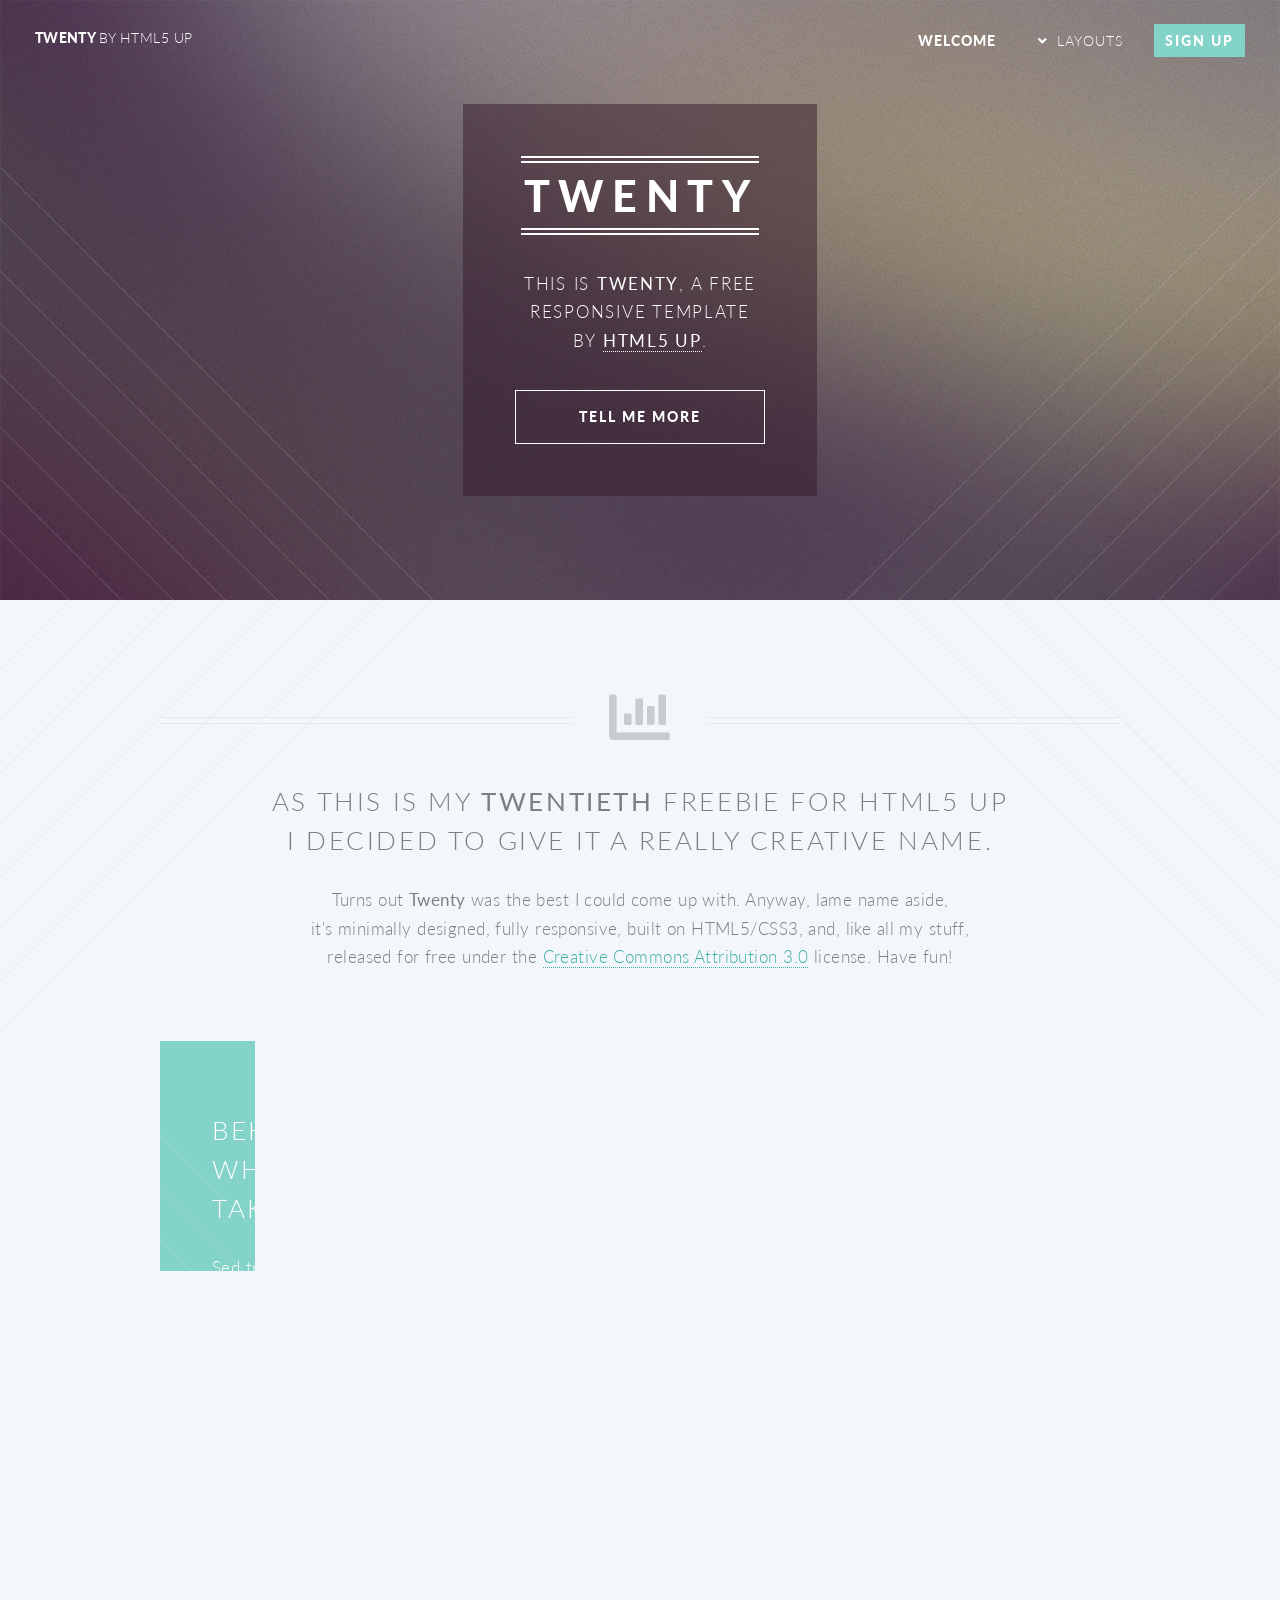
==== index.html @ b2581e45 "Plantilla de Html5Up" ====
<!DOCTYPE HTML>
<!--
	Twenty by HTML5 UP
	html5up.net | @ajlkn
	Free for personal and commercial use under the CCA 3.0 license (html5up.net/license)
-->
<html>
	<head>
		<title>Twenty by HTML5 UP</title>
		<meta charset="utf-8" />
		<meta name="viewport" content="width=device-width, initial-scale=1, user-scalable=no" />
		<link rel="stylesheet" href="assets/css/main.css" />
		<noscript><link rel="stylesheet" href="assets/css/noscript.css" /></noscript>
	</head>
	<body class="index is-preload">
		<div id="page-wrapper">

			<!-- Header -->
				<header id="header" class="alt">
					<h1 id="logo"><a href="index.html">Twenty <span>by HTML5 UP</span></a></h1>
					<nav id="nav">
						<ul>
							<li class="current"><a href="index.html">Welcome</a></li>
							<li class="submenu">
								<a href="#">Layouts</a>
								<ul>
									<li><a href="left-sidebar.html">Left Sidebar</a></li>
									<li><a href="right-sidebar.html">Right Sidebar</a></li>
									<li><a href="no-sidebar.html">No Sidebar</a></li>
									<li><a href="contact.html">Contact</a></li>
									<li class="submenu">
										<a href="#">Submenu</a>
										<ul>
											<li><a href="#">Dolore Sed</a></li>
											<li><a href="#">Consequat</a></li>
											<li><a href="#">Lorem Magna</a></li>
											<li><a href="#">Sed Magna</a></li>
											<li><a href="#">Ipsum Nisl</a></li>
										</ul>
									</li>
								</ul>
							</li>
							<li><a href="#" class="button primary">Sign Up</a></li>
						</ul>
					</nav>
				</header>

			<!-- Banner -->
				<section id="banner">

					<!--
						".inner" is set up as an inline-block so it automatically expands
						in both directions to fit whatever's inside it. This means it won't
						automatically wrap lines, so be sure to use line breaks where
						appropriate (<br />).
					-->
					<div class="inner">

						<header>
							<h2>TWENTY</h2>
						</header>
						<p>This is <strong>Twenty</strong>, a free
						<br />
						responsive template
						<br />
						by <a href="http://html5up.net">HTML5 UP</a>.</p>
						<footer>
							<ul class="buttons stacked">
								<li><a href="#main" class="button fit scrolly">Tell Me More</a></li>
							</ul>
						</footer>

					</div>

				</section>

			<!-- Main -->
				<article id="main">

					<header class="special container">
						<span class="icon solid fa-chart-bar"></span>
						<h2>As this is my <strong>twentieth</strong> freebie for HTML5 UP
						<br />
						I decided to give it a really creative name.</h2>
						<p>Turns out <strong>Twenty</strong> was the best I could come up with. Anyway, lame name aside,
						<br />
						it's minimally designed, fully responsive, built on HTML5/CSS3,
						and, like all my stuff,
						<br />
						released for free under the <a href="http://html5up.net/license">Creative Commons Attribution 3.0</a> license. Have fun!</p>
					</header>

					<!-- One -->
						<section class="wrapper style2 container special-alt">
							<div class="row gtr-50">
								<div class="col-8 col-12-narrower">

									<header>
										<h2>Behold the <strong>icons</strong> that visualize what you’re all about. or just take up space. your call bro.</h2>
									</header>
									<p>Sed tristique purus vitae volutpat ultrices. Aliquam eu elit eget arcu comteger ut fermentum lorem. Lorem ipsum dolor sit amet. Sed tristique purus vitae volutpat ultrices. eu elit eget commodo. Sed tristique purus vitae volutpat ultrices. Aliquam eu elit eget arcu commodo.</p>
									<footer>
										<ul class="buttons">
											<li><a href="#" class="button">Find Out More</a></li>
										</ul>
									</footer>

								</div>
								<div class="col-4 col-12-narrower imp-narrower">

									<ul class="featured-icons">
										<li><span class="icon fa-clock"><span class="label">Feature 1</span></span></li>
										<li><span class="icon solid fa-volume-up"><span class="label">Feature 2</span></span></li>
										<li><span class="icon solid fa-laptop"><span class="label">Feature 3</span></span></li>
										<li><span class="icon solid fa-inbox"><span class="label">Feature 4</span></span></li>
										<li><span class="icon solid fa-lock"><span class="label">Feature 5</span></span></li>
										<li><span class="icon solid fa-cog"><span class="label">Feature 6</span></span></li>
									</ul>

								</div>
							</div>
						</section>

					<!-- Two -->
						<section class="wrapper style1 container special">
							<div class="row">
								<div class="col-4 col-12-narrower">

									<section>
										<span class="icon solid featured fa-check"></span>
										<header>
											<h3>This is Something</h3>
										</header>
										<p>Sed tristique purus vitae volutpat ultrices. Aliquam eu elit eget arcu commodo suscipit dolor nec nibh. Proin a ullamcorper elit, et sagittis turpis. Integer ut fermentum.</p>
									</section>

								</div>
								<div class="col-4 col-12-narrower">

									<section>
										<span class="icon solid featured fa-check"></span>
										<header>
											<h3>Also Something</h3>
										</header>
										<p>Sed tristique purus vitae volutpat ultrices. Aliquam eu elit eget arcu commodo suscipit dolor nec nibh. Proin a ullamcorper elit, et sagittis turpis. Integer ut fermentum.</p>
									</section>

								</div>
								<div class="col-4 col-12-narrower">

									<section>
										<span class="icon solid featured fa-check"></span>
										<header>
											<h3>Probably Something</h3>
										</header>
										<p>Sed tristique purus vitae volutpat ultrices. Aliquam eu elit eget arcu commodo suscipit dolor nec nibh. Proin a ullamcorper elit, et sagittis turpis. Integer ut fermentum.</p>
									</section>

								</div>
							</div>
						</section>

					<!-- Three -->
						<section class="wrapper style3 container special">

							<header class="major">
								<h2>Next look at this <strong>cool stuff</strong></h2>
							</header>

							<div class="row">
								<div class="col-6 col-12-narrower">

									<section>
										<a href="#" class="image featured"><img src="images/pic01.jpg" alt="" /></a>
										<header>
											<h3>A Really Fast Train</h3>
										</header>
										<p>Sed tristique purus vitae volutpat commodo suscipit amet sed nibh. Proin a ullamcorper sed blandit. Sed tristique purus vitae volutpat commodo suscipit ullamcorper sed blandit lorem ipsum dolore.</p>
									</section>

								</div>
								<div class="col-6 col-12-narrower">

									<section>
										<a href="#" class="image featured"><img src="images/pic02.jpg" alt="" /></a>
										<header>
											<h3>An Airport Terminal</h3>
										</header>
										<p>Sed tristique purus vitae volutpat commodo suscipit amet sed nibh. Proin a ullamcorper sed blandit. Sed tristique purus vitae volutpat commodo suscipit ullamcorper sed blandit lorem ipsum dolore.</p>
									</section>

								</div>
							</div>
							<div class="row">
								<div class="col-6 col-12-narrower">

									<section>
										<a href="#" class="image featured"><img src="images/pic03.jpg" alt="" /></a>
										<header>
											<h3>Hyperspace Travel</h3>
										</header>
										<p>Sed tristique purus vitae volutpat commodo suscipit amet sed nibh. Proin a ullamcorper sed blandit. Sed tristique purus vitae volutpat commodo suscipit ullamcorper sed blandit lorem ipsum dolore.</p>
									</section>

								</div>
								<div class="col-6 col-12-narrower">

									<section>
										<a href="#" class="image featured"><img src="images/pic04.jpg" alt="" /></a>
										<header>
											<h3>And Another Train</h3>
										</header>
										<p>Sed tristique purus vitae volutpat commodo suscipit amet sed nibh. Proin a ullamcorper sed blandit. Sed tristique purus vitae volutpat commodo suscipit ullamcorper sed blandit lorem ipsum dolore.</p>
									</section>

								</div>
							</div>

							<footer class="major">
								<ul class="buttons">
									<li><a href="#" class="button">See More</a></li>
								</ul>
							</footer>

						</section>

				</article>

			<!-- CTA -->
				<section id="cta">

					<header>
						<h2>Ready to do <strong>something</strong>?</h2>
						<p>Proin a ullamcorper elit, et sagittis turpis integer ut fermentum.</p>
					</header>
					<footer>
						<ul class="buttons">
							<li><a href="#" class="button primary">Take My Money</a></li>
							<li><a href="#" class="button">LOL Wut</a></li>
						</ul>
					</footer>

				</section>

			<!-- Footer -->
				<footer id="footer">

					<ul class="icons">
						<li><a href="#" class="icon brands circle fa-twitter"><span class="label">Twitter</span></a></li>
						<li><a href="#" class="icon brands circle fa-facebook-f"><span class="label">Facebook</span></a></li>
						<li><a href="#" class="icon brands circle fa-google-plus-g"><span class="label">Google+</span></a></li>
						<li><a href="#" class="icon brands circle fa-github"><span class="label">Github</span></a></li>
						<li><a href="#" class="icon brands circle fa-dribbble"><span class="label">Dribbble</span></a></li>
					</ul>

					<ul class="copyright">
						<li>&copy; Untitled</li><li>Design: <a href="http://html5up.net">HTML5 UP</a></li>
					</ul>

				</footer>

		</div>

		<!-- Scripts -->
			<script src="assets/js/jquery.min.js"></script>
			<script src="assets/js/jquery.dropotron.min.js"></script>
			<script src="assets/js/jquery.scrolly.min.js"></script>
			<script src="assets/js/jquery.scrollex.min.js"></script>
			<script src="assets/js/browser.min.js"></script>
			<script src="assets/js/breakpoints.min.js"></script>
			<script src="assets/js/util.js"></script>
			<script src="assets/js/main.js"></script>

	</body>
</html>
---- assets/css/main.css ----
@import url("fontawesome-all.min.css");
@import url("https://fonts.googleapis.com/css?family=Lato:300,400,900");

/*
	Twenty by HTML5 UP
	html5up.net | @ajlkn
	Free for personal and commercial use under the CCA 3.0 license (html5up.net/license)
*/

html, body, div, span, applet, object,
iframe, h1, h2, h3, h4, h5, h6, p, blockquote,
pre, a, abbr, acronym, address, big, cite,
code, del, dfn, em, img, ins, kbd, q, s, samp,
small, strike, strong, sub, sup, tt, var, b,
u, i, center, dl, dt, dd, ol, ul, li, fieldset,
form, label, legend, table, caption, tbody,
tfoot, thead, tr, th, td, article, aside,
canvas, details, embed, figure, figcaption,
footer, header, hgroup, menu, nav, output, ruby,
section, summary, time, mark, audio, video {
	margin: 0;
	padding: 0;
	border: 0;
	font-size: 100%;
	font: inherit;
	vertical-align: baseline;}

article, aside, details, figcaption, figure,
footer, header, hgroup, menu, nav, section {
	display: block;}

body {
	line-height: 1;
}

ol, ul {
	list-style: none;
}

blockquote, q {
	quotes: none;
}

	blockquote:before, blockquote:after, q:before, q:after {
		content: '';
		content: none;
	}

table {
	border-collapse: collapse;
	border-spacing: 0;
}

body {
	-webkit-text-size-adjust: none;
}

mark {
	background-color: transparent;
	color: inherit;
}

input::-moz-focus-inner {
	border: 0;
	padding: 0;
}

input, select, textarea {
	-moz-appearance: none;
	-webkit-appearance: none;
	-ms-appearance: none;
	appearance: none;
}

/* Basic */

	html {
		box-sizing: border-box;
	}

	*, *:before, *:after {
		box-sizing: inherit;
	}

	body {
		background: #f3f6fa;
	}

		body.is-preload *, body.is-preload *:before, body.is-preload *:after {
			-moz-animation: none !important;
			-webkit-animation: none !important;
			-ms-animation: none !important;
			animation: none !important;
			-moz-transition: none !important;
			-webkit-transition: none !important;
			-ms-transition: none !important;
			transition: none !important;
		}

	body, input, select, textarea {
		color: #7c8081;
		font-family: 'Lato', sans-serif;
		font-size: 15pt;
		font-weight: 300;
		letter-spacing: 0.025em;
		line-height: 1.75em;
	}

	a {
		-moz-transition: color 0.2s ease-in-out, border-color 0.2s ease-in-out, background-color 0.2s ease-in-out;
		-webkit-transition: color 0.2s ease-in-out, border-color 0.2s ease-in-out, background-color 0.2s ease-in-out;
		-ms-transition: color 0.2s ease-in-out, border-color 0.2s ease-in-out, background-color 0.2s ease-in-out;
		transition: color 0.2s ease-in-out, border-color 0.2s ease-in-out, background-color 0.2s ease-in-out;
		color: #3fb1a3;
		text-decoration: none;
		border-bottom: dotted 1px;
	}

		a:hover {
			border-bottom-color: transparent;
		}

	strong, b {
		font-weight: 400;
	}

	p, ul, ol, dl, table, blockquote {
		margin: 0 0 2em 0;
	}

	h1, h2, h3, h4, h5, h6 {
		color: inherit;
		font-weight: 300;
		line-height: 1.75em;
		margin-bottom: 1em;
		text-transform: uppercase;
	}

		h1 a, h2 a, h3 a, h4 a, h5 a, h6 a {
			color: inherit;
			text-decoration: none;
			border: 0;
		}

	h2 {
		font-size: 1.5em;
		letter-spacing: 0.1em;
	}

	h3 {
		font-size: 1.15em;
		letter-spacing: 0.025em;
	}

	sub {
		font-size: 0.8em;
		position: relative;
		top: 0.5em;
	}

	sup {
		font-size: 0.8em;
		position: relative;
		top: -0.5em;
	}

	hr {
		border-top: solid 1px rgba(124, 128, 129, 0.2);
		border: 0;
		margin-bottom: 1.5em;
	}

	blockquote {
		border-left: solid 0.5em rgba(124, 128, 129, 0.2);
		font-style: italic;
		padding: 1em 0 1em 2em;
	}

/* Container */

	.container {
		margin: 0 auto;
		max-width: 100%;
		width: 1400px;
	}

		.container.medium {
			width: 1050px;
		}

		@media screen and (max-width: 1680px) {

			.container {
				width: 1200px;
			}

				.container.medium {
					width: 900px;
				}

		}

		@media screen and (max-width: 1280px) {

			.container {
				width: 960px;
			}

				.container.medium {
					width: 735px;
				}

		}

		@media screen and (max-width: 980px) {

			.container {
				width: 95%;
			}

				.container.medium {
					width: 71.25%;
				}

		}

		@media screen and (max-width: 840px) {

			.container {
				width: 95%;
			}

				.container.medium {
					width: 95%;
				}

		}

		@media screen and (max-width: 736px) {

			.container {
				width: 100%;
			}

				.container.medium {
					width: 100%;
				}

		}

/* Row */

	.row {
		display: flex;
		flex-wrap: wrap;
		box-sizing: border-box;
		align-items: stretch;
	}

		.row > * {
			box-sizing: border-box;
		}

		.row.gtr-uniform > * > :last-child {
			margin-bottom: 0;
		}

		.row.aln-left {
			justify-content: flex-start;
		}

		.row.aln-center {
			justify-content: center;
		}

		.row.aln-right {
			justify-content: flex-end;
		}

		.row.aln-top {
			align-items: flex-start;
		}

		.row.aln-middle {
			align-items: center;
		}

		.row.aln-bottom {
			align-items: flex-end;
		}

		.row > .imp {
			order: -1;
		}

		.row > .col-1 {
			width: 8.33333%;
		}

		.row > .off-1 {
			margin-left: 8.33333%;
		}

		.row > .col-2 {
			width: 16.66667%;
		}

		.row > .off-2 {
			margin-left: 16.66667%;
		}

		.row > .col-3 {
			width: 25%;
		}

		.row > .off-3 {
			margin-left: 25%;
		}

		.row > .col-4 {
			width: 33.33333%;
		}

		.row > .off-4 {
			margin-left: 33.33333%;
		}

		.row > .col-5 {
			width: 41.66667%;
		}

		.row > .off-5 {
			margin-left: 41.66667%;
		}

		.row > .col-6 {
			width: 50%;
		}

		.row > .off-6 {
			margin-left: 50%;
		}

		.row > .col-7 {
			width: 58.33333%;
		}

		.row > .off-7 {
			margin-left: 58.33333%;
		}

		.row > .col-8 {
			width: 66.66667%;
		}

		.row > .off-8 {
			margin-left: 66.66667%;
		}

		.row > .col-9 {
			width: 75%;
		}

		.row > .off-9 {
			margin-left: 75%;
		}

		.row > .col-10 {
			width: 83.33333%;
		}

		.row > .off-10 {
			margin-left: 83.33333%;
		}

		.row > .col-11 {
			width: 91.66667%;
		}

		.row > .off-11 {
			margin-left: 91.66667%;
		}

		.row > .col-12 {
			width: 100%;
		}

		.row > .off-12 {
			margin-left: 100%;
		}

		.row.gtr-0 {
			margin-top: 0px;
			margin-left: 0px;
		}

			.row.gtr-0 > * {
				padding: 0px 0 0 0px;
			}

			.row.gtr-0.gtr-uniform {
				margin-top: 0px;
			}

				.row.gtr-0.gtr-uniform > * {
					padding-top: 0px;
				}

		.row.gtr-25 {
			margin-top: -12.5px;
			margin-left: -12.5px;
		}

			.row.gtr-25 > * {
				padding: 12.5px 0 0 12.5px;
			}

			.row.gtr-25.gtr-uniform {
				margin-top: -12.5px;
			}

				.row.gtr-25.gtr-uniform > * {
					padding-top: 12.5px;
				}

		.row.gtr-50 {
			margin-top: -25px;
			margin-left: -25px;
		}

			.row.gtr-50 > * {
				padding: 25px 0 0 25px;
			}

			.row.gtr-50.gtr-uniform {
				margin-top: -25px;
			}

				.row.gtr-50.gtr-uniform > * {
					padding-top: 25px;
				}

		.row {
			margin-top: -50px;
			margin-left: -50px;
		}

			.row > * {
				padding: 50px 0 0 50px;
			}

			.row.gtr-uniform {
				margin-top: -50px;
			}

				.row.gtr-uniform > * {
					padding-top: 50px;
				}

		.row.gtr-150 {
			margin-top: -75px;
			margin-left: -75px;
		}

			.row.gtr-150 > * {
				padding: 75px 0 0 75px;
			}

			.row.gtr-150.gtr-uniform {
				margin-top: -75px;
			}

				.row.gtr-150.gtr-uniform > * {
					padding-top: 75px;
				}

		.row.gtr-200 {
			margin-top: -100px;
			margin-left: -100px;
		}

			.row.gtr-200 > * {
				padding: 100px 0 0 100px;
			}

			.row.gtr-200.gtr-uniform {
				margin-top: -100px;
			}

				.row.gtr-200.gtr-uniform > * {
					padding-top: 100px;
				}

		@media screen and (max-width: 1680px) {

			.row {
				display: flex;
				flex-wrap: wrap;
				box-sizing: border-box;
				align-items: stretch;
			}

				.row > * {
					box-sizing: border-box;
				}

				.row.gtr-uniform > * > :last-child {
					margin-bottom: 0;
				}

				.row.aln-left {
					justify-content: flex-start;
				}

				.row.aln-center {
					justify-content: center;
				}

				.row.aln-right {
					justify-content: flex-end;
				}

				.row.aln-top {
					align-items: flex-start;
				}

				.row.aln-middle {
					align-items: center;
				}

				.row.aln-bottom {
					align-items: flex-end;
				}

				.row > .imp-wide {
					order: -1;
				}

				.row > .col-1-wide {
					width: 8.33333%;
				}

				.row > .off-1-wide {
					margin-left: 8.33333%;
				}

				.row > .col-2-wide {
					width: 16.66667%;
				}

				.row > .off-2-wide {
					margin-left: 16.66667%;
				}

				.row > .col-3-wide {
					width: 25%;
				}

				.row > .off-3-wide {
					margin-left: 25%;
				}

				.row > .col-4-wide {
					width: 33.33333%;
				}

				.row > .off-4-wide {
					margin-left: 33.33333%;
				}

				.row > .col-5-wide {
					width: 41.66667%;
				}

				.row > .off-5-wide {
					margin-left: 41.66667%;
				}

				.row > .col-6-wide {
					width: 50%;
				}

				.row > .off-6-wide {
					margin-left: 50%;
				}

				.row > .col-7-wide {
					width: 58.33333%;
				}

				.row > .off-7-wide {
					margin-left: 58.33333%;
				}

				.row > .col-8-wide {
					width: 66.66667%;
				}

				.row > .off-8-wide {
					margin-left: 66.66667%;
				}

				.row > .col-9-wide {
					width: 75%;
				}

				.row > .off-9-wide {
					margin-left: 75%;
				}

				.row > .col-10-wide {
					width: 83.33333%;
				}

				.row > .off-10-wide {
					margin-left: 83.33333%;
				}

				.row > .col-11-wide {
					width: 91.66667%;
				}

				.row > .off-11-wide {
					margin-left: 91.66667%;
				}

				.row > .col-12-wide {
					width: 100%;
				}

				.row > .off-12-wide {
					margin-left: 100%;
				}

				.row.gtr-0 {
					margin-top: 0px;
					margin-left: 0px;
				}

					.row.gtr-0 > * {
						padding: 0px 0 0 0px;
					}

					.row.gtr-0.gtr-uniform {
						margin-top: 0px;
					}

						.row.gtr-0.gtr-uniform > * {
							padding-top: 0px;
						}

				.row.gtr-25 {
					margin-top: -10px;
					margin-left: -10px;
				}

					.row.gtr-25 > * {
						padding: 10px 0 0 10px;
					}

					.row.gtr-25.gtr-uniform {
						margin-top: -10px;
					}

						.row.gtr-25.gtr-uniform > * {
							padding-top: 10px;
						}

				.row.gtr-50 {
					margin-top: -20px;
					margin-left: -20px;
				}

					.row.gtr-50 > * {
						padding: 20px 0 0 20px;
					}

					.row.gtr-50.gtr-uniform {
						margin-top: -20px;
					}

						.row.gtr-50.gtr-uniform > * {
							padding-top: 20px;
						}

				.row {
					margin-top: -40px;
					margin-left: -40px;
				}

					.row > * {
						padding: 40px 0 0 40px;
					}

					.row.gtr-uniform {
						margin-top: -40px;
					}

						.row.gtr-uniform > * {
							padding-top: 40px;
						}

				.row.gtr-150 {
					margin-top: -60px;
					margin-left: -60px;
				}

					.row.gtr-150 > * {
						padding: 60px 0 0 60px;
					}

					.row.gtr-150.gtr-uniform {
						margin-top: -60px;
					}

						.row.gtr-150.gtr-uniform > * {
							padding-top: 60px;
						}

				.row.gtr-200 {
					margin-top: -80px;
					margin-left: -80px;
				}

					.row.gtr-200 > * {
						padding: 80px 0 0 80px;
					}

					.row.gtr-200.gtr-uniform {
						margin-top: -80px;
					}

						.row.gtr-200.gtr-uniform > * {
							padding-top: 80px;
						}

		}

		@media screen and (max-width: 1280px) {

			.row {
				display: flex;
				flex-wrap: wrap;
				box-sizing: border-box;
				align-items: stretch;
			}

				.row > * {
					box-sizing: border-box;
				}

				.row.gtr-uniform > * > :last-child {
					margin-bottom: 0;
				}

				.row.aln-left {
					justify-content: flex-start;
				}

				.row.aln-center {
					justify-content: center;
				}

				.row.aln-right {
					justify-content: flex-end;
				}

				.row.aln-top {
					align-items: flex-start;
				}

				.row.aln-middle {
					align-items: center;
				}

				.row.aln-bottom {
					align-items: flex-end;
				}

				.row > .imp-normal {
					order: -1;
				}

				.row > .col-1-normal {
					width: 8.33333%;
				}

				.row > .off-1-normal {
					margin-left: 8.33333%;
				}

				.row > .col-2-normal {
					width: 16.66667%;
				}

				.row > .off-2-normal {
					margin-left: 16.66667%;
				}

				.row > .col-3-normal {
					width: 25%;
				}

				.row > .off-3-normal {
					margin-left: 25%;
				}

				.row > .col-4-normal {
					width: 33.33333%;
				}

				.row > .off-4-normal {
					margin-left: 33.33333%;
				}

				.row > .col-5-normal {
					width: 41.66667%;
				}

				.row > .off-5-normal {
					margin-left: 41.66667%;
				}

				.row > .col-6-normal {
					width: 50%;
				}

				.row > .off-6-normal {
					margin-left: 50%;
				}

				.row > .col-7-normal {
					width: 58.33333%;
				}

				.row > .off-7-normal {
					margin-left: 58.33333%;
				}

				.row > .col-8-normal {
					width: 66.66667%;
				}

				.row > .off-8-normal {
					margin-left: 66.66667%;
				}

				.row > .col-9-normal {
					width: 75%;
				}

				.row > .off-9-normal {
					margin-left: 75%;
				}

				.row > .col-10-normal {
					width: 83.33333%;
				}

				.row > .off-10-normal {
					margin-left: 83.33333%;
				}

				.row > .col-11-normal {
					width: 91.66667%;
				}

				.row > .off-11-normal {
					margin-left: 91.66667%;
				}

				.row > .col-12-normal {
					width: 100%;
				}

				.row > .off-12-normal {
					margin-left: 100%;
				}

				.row.gtr-0 {
					margin-top: 0px;
					margin-left: 0px;
				}

					.row.gtr-0 > * {
						padding: 0px 0 0 0px;
					}

					.row.gtr-0.gtr-uniform {
						margin-top: 0px;
					}

						.row.gtr-0.gtr-uniform > * {
							padding-top: 0px;
						}

				.row.gtr-25 {
					margin-top: -10px;
					margin-left: -10px;
				}

					.row.gtr-25 > * {
						padding: 10px 0 0 10px;
					}

					.row.gtr-25.gtr-uniform {
						margin-top: -10px;
					}

						.row.gtr-25.gtr-uniform > * {
							padding-top: 10px;
						}

				.row.gtr-50 {
					margin-top: -20px;
					margin-left: -20px;
				}

					.row.gtr-50 > * {
						padding: 20px 0 0 20px;
					}

					.row.gtr-50.gtr-uniform {
						margin-top: -20px;
					}

						.row.gtr-50.gtr-uniform > * {
							padding-top: 20px;
						}

				.row {
					margin-top: -40px;
					margin-left: -40px;
				}

					.row > * {
						padding: 40px 0 0 40px;
					}

					.row.gtr-uniform {
						margin-top: -40px;
					}

						.row.gtr-uniform > * {
							padding-top: 40px;
						}

				.row.gtr-150 {
					margin-top: -60px;
					margin-left: -60px;
				}

					.row.gtr-150 > * {
						padding: 60px 0 0 60px;
					}

					.row.gtr-150.gtr-uniform {
						margin-top: -60px;
					}

						.row.gtr-150.gtr-uniform > * {
							padding-top: 60px;
						}

				.row.gtr-200 {
					margin-top: -80px;
					margin-left: -80px;
				}

					.row.gtr-200 > * {
						padding: 80px 0 0 80px;
					}

					.row.gtr-200.gtr-uniform {
						margin-top: -80px;
					}

						.row.gtr-200.gtr-uniform > * {
							padding-top: 80px;
						}

		}

		@media screen and (max-width: 980px) {

			.row {
				display: flex;
				flex-wrap: wrap;
				box-sizing: border-box;
				align-items: stretch;
			}

				.row > * {
					box-sizing: border-box;
				}

				.row.gtr-uniform > * > :last-child {
					margin-bottom: 0;
				}

				.row.aln-left {
					justify-content: flex-start;
				}

				.row.aln-center {
					justify-content: center;
				}

				.row.aln-right {
					justify-content: flex-end;
				}

				.row.aln-top {
					align-items: flex-start;
				}

				.row.aln-middle {
					align-items: center;
				}

				.row.aln-bottom {
					align-items: flex-end;
				}

				.row > .imp-narrow {
					order: -1;
				}

				.row > .col-1-narrow {
					width: 8.33333%;
				}

				.row > .off-1-narrow {
					margin-left: 8.33333%;
				}

				.row > .col-2-narrow {
					width: 16.66667%;
				}

				.row > .off-2-narrow {
					margin-left: 16.66667%;
				}

				.row > .col-3-narrow {
					width: 25%;
				}

				.row > .off-3-narrow {
					margin-left: 25%;
				}

				.row > .col-4-narrow {
					width: 33.33333%;
				}

				.row > .off-4-narrow {
					margin-left: 33.33333%;
				}

				.row > .col-5-narrow {
					width: 41.66667%;
				}

				.row > .off-5-narrow {
					margin-left: 41.66667%;
				}

				.row > .col-6-narrow {
					width: 50%;
				}

				.row > .off-6-narrow {
					margin-left: 50%;
				}

				.row > .col-7-narrow {
					width: 58.33333%;
				}

				.row > .off-7-narrow {
					margin-left: 58.33333%;
				}

				.row > .col-8-narrow {
					width: 66.66667%;
				}

				.row > .off-8-narrow {
					margin-left: 66.66667%;
				}

				.row > .col-9-narrow {
					width: 75%;
				}

				.row > .off-9-narrow {
					margin-left: 75%;
				}

				.row > .col-10-narrow {
					width: 83.33333%;
				}

				.row > .off-10-narrow {
					margin-left: 83.33333%;
				}

				.row > .col-11-narrow {
					width: 91.66667%;
				}

				.row > .off-11-narrow {
					margin-left: 91.66667%;
				}

				.row > .col-12-narrow {
					width: 100%;
				}

				.row > .off-12-narrow {
					margin-left: 100%;
				}

				.row.gtr-0 {
					margin-top: 0px;
					margin-left: 0px;
				}

					.row.gtr-0 > * {
						padding: 0px 0 0 0px;
					}

					.row.gtr-0.gtr-uniform {
						margin-top: 0px;
					}

						.row.gtr-0.gtr-uniform > * {
							padding-top: 0px;
						}

				.row.gtr-25 {
					margin-top: -7.5px;
					margin-left: -7.5px;
				}

					.row.gtr-25 > * {
						padding: 7.5px 0 0 7.5px;
					}

					.row.gtr-25.gtr-uniform {
						margin-top: -7.5px;
					}

						.row.gtr-25.gtr-uniform > * {
							padding-top: 7.5px;
						}

				.row.gtr-50 {
					margin-top: -15px;
					margin-left: -15px;
				}

					.row.gtr-50 > * {
						padding: 15px 0 0 15px;
					}

					.row.gtr-50.gtr-uniform {
						margin-top: -15px;
					}

						.row.gtr-50.gtr-uniform > * {
							padding-top: 15px;
						}

				.row {
					margin-top: -30px;
					margin-left: -30px;
				}

					.row > * {
						padding: 30px 0 0 30px;
					}

					.row.gtr-uniform {
						margin-top: -30px;
					}

						.row.gtr-uniform > * {
							padding-top: 30px;
						}

				.row.gtr-150 {
					margin-top: -45px;
					margin-left: -45px;
				}

					.row.gtr-150 > * {
						padding: 45px 0 0 45px;
					}

					.row.gtr-150.gtr-uniform {
						margin-top: -45px;
					}

						.row.gtr-150.gtr-uniform > * {
							padding-top: 45px;
						}

				.row.gtr-200 {
					margin-top: -60px;
					margin-left: -60px;
				}

					.row.gtr-200 > * {
						padding: 60px 0 0 60px;
					}

					.row.gtr-200.gtr-uniform {
						margin-top: -60px;
					}

						.row.gtr-200.gtr-uniform > * {
							padding-top: 60px;
						}

		}

		@media screen and (max-width: 840px) {

			.row {
				display: flex;
				flex-wrap: wrap;
				box-sizing: border-box;
				align-items: stretch;
			}

				.row > * {
					box-sizing: border-box;
				}

				.row.gtr-uniform > * > :last-child {
					margin-bottom: 0;
				}

				.row.aln-left {
					justify-content: flex-start;
				}

				.row.aln-center {
					justify-content: center;
				}

				.row.aln-right {
					justify-content: flex-end;
				}

				.row.aln-top {
					align-items: flex-start;
				}

				.row.aln-middle {
					align-items: center;
				}

				.row.aln-bottom {
					align-items: flex-end;
				}

				.row > .imp-narrower {
					order: -1;
				}

				.row > .col-1-narrower {
					width: 8.33333%;
				}

				.row > .off-1-narrower {
					margin-left: 8.33333%;
				}

				.row > .col-2-narrower {
					width: 16.66667%;
				}

				.row > .off-2-narrower {
					margin-left: 16.66667%;
				}

				.row > .col-3-narrower {
					width: 25%;
				}

				.row > .off-3-narrower {
					margin-left: 25%;
				}

				.row > .col-4-narrower {
					width: 33.33333%;
				}

				.row > .off-4-narrower {
					margin-left: 33.33333%;
				}

				.row > .col-5-narrower {
					width: 41.66667%;
				}

				.row > .off-5-narrower {
					margin-left: 41.66667%;
				}

				.row > .col-6-narrower {
					width: 50%;
				}

				.row > .off-6-narrower {
					margin-left: 50%;
				}

				.row > .col-7-narrower {
					width: 58.33333%;
				}

				.row > .off-7-narrower {
					margin-left: 58.33333%;
				}

				.row > .col-8-narrower {
					width: 66.66667%;
				}

				.row > .off-8-narrower {
					margin-left: 66.66667%;
				}

				.row > .col-9-narrower {
					width: 75%;
				}

				.row > .off-9-narrower {
					margin-left: 75%;
				}

				.row > .col-10-narrower {
					width: 83.33333%;
				}

				.row > .off-10-narrower {
					margin-left: 83.33333%;
				}

				.row > .col-11-narrower {
					width: 91.66667%;
				}

				.row > .off-11-narrower {
					margin-left: 91.66667%;
				}

				.row > .col-12-narrower {
					width: 100%;
				}

				.row > .off-12-narrower {
					margin-left: 100%;
				}

				.row.gtr-0 {
					margin-top: 0px;
					margin-left: 0px;
				}

					.row.gtr-0 > * {
						padding: 0px 0 0 0px;
					}

					.row.gtr-0.gtr-uniform {
						margin-top: 0px;
					}

						.row.gtr-0.gtr-uniform > * {
							padding-top: 0px;
						}

				.row.gtr-25 {
					margin-top: -7.5px;
					margin-left: -7.5px;
				}

					.row.gtr-25 > * {
						padding: 7.5px 0 0 7.5px;
					}

					.row.gtr-25.gtr-uniform {
						margin-top: -7.5px;
					}

						.row.gtr-25.gtr-uniform > * {
							padding-top: 7.5px;
						}

				.row.gtr-50 {
					margin-top: -15px;
					margin-left: -15px;
				}

					.row.gtr-50 > * {
						padding: 15px 0 0 15px;
					}

					.row.gtr-50.gtr-uniform {
						margin-top: -15px;
					}

						.row.gtr-50.gtr-uniform > * {
							padding-top: 15px;
						}

				.row {
					margin-top: -30px;
					margin-left: -30px;
				}

					.row > * {
						padding: 30px 0 0 30px;
					}

					.row.gtr-uniform {
						margin-top: -30px;
					}

						.row.gtr-uniform > * {
							padding-top: 30px;
						}

				.row.gtr-150 {
					margin-top: -45px;
					margin-left: -45px;
				}

					.row.gtr-150 > * {
						padding: 45px 0 0 45px;
					}

					.row.gtr-150.gtr-uniform {
						margin-top: -45px;
					}

						.row.gtr-150.gtr-uniform > * {
							padding-top: 45px;
						}

				.row.gtr-200 {
					margin-top: -60px;
					margin-left: -60px;
				}

					.row.gtr-200 > * {
						padding: 60px 0 0 60px;
					}

					.row.gtr-200.gtr-uniform {
						margin-top: -60px;
					}

						.row.gtr-200.gtr-uniform > * {
							padding-top: 60px;
						}

		}

		@media screen and (max-width: 736px) {

			.row {
				display: flex;
				flex-wrap: wrap;
				box-sizing: border-box;
				align-items: stretch;
			}

				.row > * {
					box-sizing: border-box;
				}

				.row.gtr-uniform > * > :last-child {
					margin-bottom: 0;
				}

				.row.aln-left {
					justify-content: flex-start;
				}

				.row.aln-center {
					justify-content: center;
				}

				.row.aln-right {
					justify-content: flex-end;
				}

				.row.aln-top {
					align-items: flex-start;
				}

				.row.aln-middle {
					align-items: center;
				}

				.row.aln-bottom {
					align-items: flex-end;
				}

				.row > .imp-mobile {
					order: -1;
				}

				.row > .col-1-mobile {
					width: 8.33333%;
				}

				.row > .off-1-mobile {
					margin-left: 8.33333%;
				}

				.row > .col-2-mobile {
					width: 16.66667%;
				}

				.row > .off-2-mobile {
					margin-left: 16.66667%;
				}

				.row > .col-3-mobile {
					width: 25%;
				}

				.row > .off-3-mobile {
					margin-left: 25%;
				}

				.row > .col-4-mobile {
					width: 33.33333%;
				}

				.row > .off-4-mobile {
					margin-left: 33.33333%;
				}

				.row > .col-5-mobile {
					width: 41.66667%;
				}

				.row > .off-5-mobile {
					margin-left: 41.66667%;
				}

				.row > .col-6-mobile {
					width: 50%;
				}

				.row > .off-6-mobile {
					margin-left: 50%;
				}

				.row > .col-7-mobile {
					width: 58.33333%;
				}

				.row > .off-7-mobile {
					margin-left: 58.33333%;
				}

				.row > .col-8-mobile {
					width: 66.66667%;
				}

				.row > .off-8-mobile {
					margin-left: 66.66667%;
				}

				.row > .col-9-mobile {
					width: 75%;
				}

				.row > .off-9-mobile {
					margin-left: 75%;
				}

				.row > .col-10-mobile {
					width: 83.33333%;
				}

				.row > .off-10-mobile {
					margin-left: 83.33333%;
				}

				.row > .col-11-mobile {
					width: 91.66667%;
				}

				.row > .off-11-mobile {
					margin-left: 91.66667%;
				}

				.row > .col-12-mobile {
					width: 100%;
				}

				.row > .off-12-mobile {
					margin-left: 100%;
				}

				.row.gtr-0 {
					margin-top: 0px;
					margin-left: 0px;
				}

					.row.gtr-0 > * {
						padding: 0px 0 0 0px;
					}

					.row.gtr-0.gtr-uniform {
						margin-top: 0px;
					}

						.row.gtr-0.gtr-uniform > * {
							padding-top: 0px;
						}

				.row.gtr-25 {
					margin-top: -7.5px;
					margin-left: -7.5px;
				}

					.row.gtr-25 > * {
						padding: 7.5px 0 0 7.5px;
					}

					.row.gtr-25.gtr-uniform {
						margin-top: -7.5px;
					}

						.row.gtr-25.gtr-uniform > * {
							padding-top: 7.5px;
						}

				.row.gtr-50 {
					margin-top: -15px;
					margin-left: -15px;
				}

					.row.gtr-50 > * {
						padding: 15px 0 0 15px;
					}

					.row.gtr-50.gtr-uniform {
						margin-top: -15px;
					}

						.row.gtr-50.gtr-uniform > * {
							padding-top: 15px;
						}

				.row {
					margin-top: -30px;
					margin-left: -30px;
				}

					.row > * {
						padding: 30px 0 0 30px;
					}

					.row.gtr-uniform {
						margin-top: -30px;
					}

						.row.gtr-uniform > * {
							padding-top: 30px;
						}

				.row.gtr-150 {
					margin-top: -45px;
					margin-left: -45px;
				}

					.row.gtr-150 > * {
						padding: 45px 0 0 45px;
					}

					.row.gtr-150.gtr-uniform {
						margin-top: -45px;
					}

						.row.gtr-150.gtr-uniform > * {
							padding-top: 45px;
						}

				.row.gtr-200 {
					margin-top: -60px;
					margin-left: -60px;
				}

					.row.gtr-200 > * {
						padding: 60px 0 0 60px;
					}

					.row.gtr-200.gtr-uniform {
						margin-top: -60px;
					}

						.row.gtr-200.gtr-uniform > * {
							padding-top: 60px;
						}

		}

/* Section/Article */

	section.special, article.special {
		text-align: center;
	}

	header.major {
		padding-bottom: 2em;
	}

	header.special {
		margin-bottom: 5em;
		padding-top: 7em;
		position: relative;
		text-align: center;
	}

		header.special:before, header.special:after {
			border-bottom: solid 1.5px;
			border-top: solid 1.5px;
			content: '';
			height: 7px;
			opacity: 0.1;
			position: absolute;
			top: 1.75em;
			width: 43%;
		}

		header.special:before {
			left: 0;
		}

		header.special:after {
			right: 0;
		}

		header.special h2 {
			margin-bottom: 0;
		}

		header.special h2 + p {
			margin-bottom: 0;
			padding-top: 1.5em;
		}

		header.special .icon {
			cursor: default;
			height: 7em;
			left: 0;
			position: absolute;
			text-align: center;
			top: 1em;
			width: 100%;
		}

			header.special .icon:before {
				font-size: 3.5em;
				opacity: 0.35;
			}

	footer > :last-child {
		margin-bottom: 0;
	}

	footer.major {
		padding-top: 3em;
	}

/* Form */

	input[type="text"],
	input[type="password"],
	input[type="email"],
	textarea {
		-moz-transition: background-color 0.2s ease-in-out, border-color 0.2s ease-in-out;
		-webkit-transition: background-color 0.2s ease-in-out, border-color 0.2s ease-in-out;
		-ms-transition: background-color 0.2s ease-in-out, border-color 0.2s ease-in-out;
		transition: background-color 0.2s ease-in-out, border-color 0.2s ease-in-out;
		-moz-appearance: none;
		-webkit-appearance: none;
		-ms-appearance: none;
		appearance: none;
		background: none;
		border: solid 1px rgba(124, 128, 129, 0.2);
		border-radius: 0;
		color: inherit;
		display: block;
		padding: 0.75em;
		text-decoration: none;
		width: 100%;
		outline: 0;
	}

		input[type="text"]:focus,
		input[type="password"]:focus,
		input[type="email"]:focus,
		textarea:focus {
			border-color: #83d3c9;
		}

	input[type="text"],
	input[type="password"],
	input[type="email"] {
		line-height: 1em;
	}

	::-webkit-input-placeholder {
		color: inherit;
		opacity: 0.5;
		position: relative;
		top: 3px;
	}

	:-moz-placeholder {
		color: inherit;
		opacity: 0.5;
	}

	::-moz-placeholder {
		color: inherit;
		opacity: 0.5;
	}

	:-ms-input-placeholder {
		color: inherit;
		opacity: 0.5;
	}

/* Image */

	.image {
		border: 0;
		position: relative;
	}

		.image:before {
			background: url("images/overlay.png");
			content: '';
			height: 100%;
			left: 0;
			position: absolute;
			top: 0;
			width: 100%;
		}

		.image.fit {
			display: block;
		}

			.image.fit img {
				display: block;
				width: 100%;
			}

		.image.featured {
			display: block;
			margin: 0 0 2em 0;
		}

			.image.featured img {
				display: block;
				width: 100%;
			}

/* Icon */

	.icon {
		text-decoration: none;
		position: relative;
	}

		.icon:before {
			-moz-osx-font-smoothing: grayscale;
			-webkit-font-smoothing: antialiased;
			display: inline-block;
			font-style: normal;
			font-variant: normal;
			text-rendering: auto;
			line-height: 1;
			text-transform: none !important;
			font-family: 'Font Awesome 5 Free';
			font-weight: 400;
		}

		.icon.solid:before {
			font-weight: 900;
		}

		.icon:before {
			line-height: inherit;
		}

		.icon.brands:before {
			font-family: 'Font Awesome 5 Brands';
		}

		.icon.circle {
			-moz-transition: all 0.2s ease-in-out;
			-webkit-transition: all 0.2s ease-in-out;
			-ms-transition: all 0.2s ease-in-out;
			transition: all 0.2s ease-in-out;
			border: 0;
			border-radius: 100%;
			display: inline-block;
			font-size: 1.25em;
			height: 2.25em;
			left: 0;
			line-height: 2.25em;
			text-align: center;
			text-decoration: none;
			top: 0;
			width: 2.25em;
		}

			.icon.circle:hover {
				top: -0.2em;
			}

			.icon.circle.fa-twitter {
				background: #70aecd;
				color: #fff;
			}

				.icon.circle.fa-twitter:hover {
					background: #7fb7d2;
				}

			.icon.circle.fa-facebook-f {
				background: #7490c3;
				color: #fff;
			}

				.icon.circle.fa-facebook-f:hover {
					background: #829bc9;
				}

			.icon.circle.fa-google-plus-g {
				background: #db6b67;
				color: #fff;
			}

				.icon.circle.fa-google-plus-g:hover {
					background: #df7b77;
				}

			.icon.circle.fa-github {
				background: #dcad8b;
				color: #fff;
			}

				.icon.circle.fa-github:hover {
					background: #e1b89b;
				}

			.icon.circle.fa-dribbble {
				background: #da83ae;
				color: #fff;
			}

				.icon.circle.fa-dribbble:hover {
					background: #df93b8;
				}

		.icon.featured {
			cursor: default;
			display: block;
			margin: 0 0 1.5em 0;
			opacity: 0.35;
			text-align: center;
		}

			.icon.featured:before {
				font-size: 5em;
				line-height: 1em;
			}

		.icon > .label {
			display: none;
		}

/* List */

	ol {
		list-style: decimal;
		padding-left: 1.25em;
	}

		ol li {
			padding-left: 0.25em;
		}

	ul {
		list-style: disc;
		padding-left: 1em;
	}

		ul li {
			padding-left: 0.5em;
		}

/* Icons */

	ul.icons {
		list-style: none;
		padding-left: 0;
		cursor: default;
	}

		ul.icons li {
			display: inline-block;
			line-height: 1em;
			padding-left: 0.5em;
		}

			ul.icons li:first-child {
				padding-left: 0;
			}

/* Featured Icons */

	ul.featured-icons {
		cursor: default;
		margin: -0.75em 0 0 0;
		opacity: 0.35;
		overflow: hidden;
		position: relative;
		list-style: none;
		padding-left: 0;
	}

		ul.featured-icons li {
			display: block;
			float: left;
			text-align: center;
			width: 50%;
			padding-left: 0;
			margin-bottom: 1em;
		}

			ul.featured-icons li .icon {
				display: inline-block;
				font-size: 5.5em;
				height: 1em;
				line-height: 1.5em;
				width: 1em;
			}

/* Buttons */

	ul.buttons {
		cursor: default;
		list-style: none;
		padding-left: 0;
	}

		ul.buttons:last-child {
			margin-bottom: 0;
		}

		ul.buttons li {
			display: inline-block;
			padding: 0 0 0 1.5em;
		}

			ul.buttons li:first-child {
				padding: 0;
			}

		ul.buttons.stacked li {
			display: block;
			padding: 1.5em 0 0 0;
		}

			ul.buttons.stacked li:first-child {
				padding: 0;
			}

/* Table */

	table {
		width: 100%;
	}

		table.default {
			width: 100%;
		}

			table.default tbody tr {
				border-bottom: solid 1px rgba(124, 128, 129, 0.2);
			}

			table.default td {
				padding: 0.5em 1em 0.5em 1em;
			}

			table.default th {
				font-weight: 400;
				padding: 0.5em 1em 0.5em 1em;
				text-align: left;
			}

			table.default thead {
				background: #7c8081;
				color: #fff;
			}

/* Button */

	input[type="button"],
	input[type="submit"],
	input[type="reset"],
	button,
	.button {
		-moz-appearance: none;
		-webkit-appearance: none;
		-ms-appearance: none;
		appearance: none;
		-moz-transition: color 0.2s ease-in-out, border-color 0.2s ease-in-out, background-color 0.2s ease-in-out;
		-webkit-transition: color 0.2s ease-in-out, border-color 0.2s ease-in-out, background-color 0.2s ease-in-out;
		-ms-transition: color 0.2s ease-in-out, border-color 0.2s ease-in-out, background-color 0.2s ease-in-out;
		transition: color 0.2s ease-in-out, border-color 0.2s ease-in-out, background-color 0.2s ease-in-out;
		background: none;
		border: solid 1px;
		border-radius: 0;
		color: inherit;
		cursor: pointer;
		display: inline-block;
		font-size: 0.8em;
		font-weight: 900;
		letter-spacing: 2px;
		min-width: 18em;
		padding: 0 0.75em;
		line-height: 3.75em;
		text-align: center;
		text-decoration: none;
		text-transform: uppercase;
	}

		input[type="button"]:hover,
		input[type="submit"]:hover,
		input[type="reset"]:hover,
		button:hover,
		.button:hover {
			background: rgba(188, 202, 206, 0.15);
			border-color: inherit;
		}

		input[type="button"].primary,
		input[type="submit"].primary,
		input[type="reset"].primary,
		button.primary,
		.button.primary {
			background: #83d3c9;
			border-color: #83d3c9;
			color: #fff !important;
		}

			input[type="button"].primary:hover,
			input[type="submit"].primary:hover,
			input[type="reset"].primary:hover,
			button.primary:hover,
			.button.primary:hover {
				background: #96dad1 !important;
				border-color: #96dad1 !important;
			}

		input[type="button"].fit,
		input[type="submit"].fit,
		input[type="reset"].fit,
		button.fit,
		.button.fit {
			width: 100%;
		}

		input[type="button"].small,
		input[type="submit"].small,
		input[type="reset"].small,
		button.small,
		.button.small {
			font-size: 0.7em;
			min-width: 14em;
			padding: 0.5em 0;
		}

/* Wrapper */

	.wrapper {
		margin-bottom: 5em;
		padding: 5em;
	}

		.wrapper.style1 {
			padding: 0;
		}

		.wrapper.style2 {
			background-color: #83d3c9;
			background-image: url("images/light-bl.svg"), url("images/light-br.svg");
			background-position: bottom left, bottom right;
			background-repeat: no-repeat, no-repeat;
			background-size: 25em, 25em;
			color: #fff;
		}

			.wrapper.style2 input[type="button"]:hover,
			.wrapper.style2 input[type="submit"]:hover,
			.wrapper.style2 input[type="reset"]:hover,
			.wrapper.style2 button:hover,
			.wrapper.style2 .button:hover {
				background: rgba(255, 255, 255, 0.15) !important;
			}

			.wrapper.style2 input[type="button"].primary,
			.wrapper.style2 input[type="submit"].primary,
			.wrapper.style2 input[type="reset"].primary,
			.wrapper.style2 button.primary,
			.wrapper.style2 .button.primary {
				background: #fff;
				border-color: #fff;
				color: #83d3c9 !important;
			}

				.wrapper.style2 input[type="button"].primary:hover,
				.wrapper.style2 input[type="submit"].primary:hover,
				.wrapper.style2 input[type="reset"].primary:hover,
				.wrapper.style2 button.primary:hover,
				.wrapper.style2 .button.primary:hover {
					border-color: inherit !important;
					color: #fff !important;
				}

		.wrapper.style3 {
			background: #fff;
			color: inherit;
		}

		.wrapper.style4 {
			background: #fff;
			color: inherit;
			padding: 4em;
		}

/* Header */

	@-moz-keyframes reveal-header {
		0% {
			top: -5em;
		}

		100% {
			top: 0;
		}
	}

	@-webkit-keyframes reveal-header {
		0% {
			top: -5em;
		}

		100% {
			top: 0;
		}
	}

	@-ms-keyframes reveal-header {
		0% {
			top: -5em;
		}

		100% {
			top: 0;
		}
	}

	@keyframes reveal-header {
		0% {
			top: -5em;
		}

		100% {
			top: 0;
		}
	}

	#header {
		background: #fff;
		box-shadow: 0 1px 2px 0 rgba(0, 0, 0, 0.075);
		color: inherit;
		cursor: default;
		font-size: 0.8em;
		left: 0;
		padding: 1em 1.5em;
		position: fixed;
		top: 0;
		width: 100%;
		z-index: 10000;
	}

		#header h1 {
			font-weight: 900;
			margin: 0;
		}

			#header h1 span {
				font-weight: 300;
			}

		#header nav {
			letter-spacing: 0.075em;
			position: absolute;
			right: 1.5em;
			text-transform: uppercase;
			top: 0.75em;
		}

			#header nav ul {
				list-style: none;
				padding-left: 0;
			}

				#header nav ul li {
					display: inline-block;
					margin-left: 1.5em;
					padding-left: 0;
				}

					#header nav ul li > ul {
						display: none;
					}

					#header nav ul li a {
						border: solid 1px transparent;
						color: inherit;
						display: inline-block;
						line-height: 1em;
						padding: 0.6em 0.75em;
						text-decoration: none;
					}

					#header nav ul li input[type="button"],
					#header nav ul li input[type="submit"],
					#header nav ul li input[type="reset"],
					#header nav ul li button,
					#header nav ul li .button {
						font-size: 1em;
						min-width: 0;
						width: auto;
					}

					#header nav ul li.submenu > a {
						text-decoration: none;
					}

						#header nav ul li.submenu > a:before {
							-moz-osx-font-smoothing: grayscale;
							-webkit-font-smoothing: antialiased;
							display: inline-block;
							font-style: normal;
							font-variant: normal;
							text-rendering: auto;
							line-height: 1;
							text-transform: none !important;
							font-family: 'Font Awesome 5 Free';
							font-weight: 900;
						}

						#header nav ul li.submenu > a:before {
							content: '\f107';
							margin-right: 0.65em;
						}

					#header nav ul li.active > a, #header nav ul li:hover > a {
						-moz-transition: all 0.2s ease-in-out;
						-webkit-transition: all 0.2s ease-in-out;
						-ms-transition: all 0.2s ease-in-out;
						transition: all 0.2s ease-in-out;
						background: rgba(188, 202, 206, 0.15);
					}

					#header nav ul li.current > a {
						font-weight: 900;
					}

		#header.reveal {
			-moz-animation: reveal-header 0.5s;
			-webkit-animation: reveal-header 0.5s;
			-ms-animation: reveal-header 0.5s;
			animation: reveal-header 0.5s;
		}

		#header.alt {
			-moz-animation: none;
			-webkit-animation: none;
			-ms-animation: none;
			animation: none;
			background: transparent;
			box-shadow: none;
			color: #fff;
			padding: 2em 2.5em;
			position: absolute;
		}

			#header.alt nav {
				right: 2.5em;
				top: 1.75em;
			}

				#header.alt nav ul li.active > a, #header.alt nav ul li:hover > a {
					border: solid 1px;
				}

/* Dropotron */

	.dropotron {
		list-style: none;
		padding-left: 0;
		background: #fff;
		box-shadow: 0 1px 2px 0 rgba(0, 0, 0, 0.075);
		line-height: 2.25em;
		min-width: 13em;
		padding: 1em 0;
		text-transform: uppercase;
		margin-top: calc(-1em + 1px);
	}

		.dropotron.level-0 {
			font-size: 0.7em;
			font-weight: 400;
			margin-top: 1.5em;
		}

			.dropotron.level-0:before {
				border-bottom: solid 0.5em #fff;
				border-left: solid 0.5em transparent;
				border-right: solid 0.5em transparent;
				content: '';
				left: 0.75em;
				position: absolute;
				top: -0.45em;
			}

		.dropotron > li {
			border-top: solid 1px rgba(124, 128, 129, 0.2);
			padding-left: 0;
		}

			.dropotron > li > a {
				-moz-transition: none;
				-webkit-transition: none;
				-ms-transition: none;
				transition: none;
				color: inherit;
				text-decoration: none;
				padding: 0 1em;
				border: 0;
			}

			.dropotron > li:hover > a {
				background: #83d3c9;
				color: #fff;
			}

			.dropotron > li:first-child {
				border-top: 0;
			}

/* Banner */

	@-moz-keyframes reveal-banner {
		0% {
			opacity: 0;
		}

		100% {
			opacity: 1;
		}
	}

	@-webkit-keyframes reveal-banner {
		0% {
			opacity: 0;
		}

		100% {
			opacity: 1;
		}
	}

	@-ms-keyframes reveal-banner {
		0% {
			opacity: 0;
		}

		100% {
			opacity: 1;
		}
	}

	@keyframes reveal-banner {
		0% {
			opacity: 0;
		}

		100% {
			opacity: 1;
		}
	}

	#banner {
		background-attachment: scroll, scroll, scroll, fixed;
		background-color: #645862;
		background-image: url("images/light-bl.svg"), url("images/light-br.svg"), url("images/overlay.png"), url("../../images/banner.jpg");
		background-position: bottom left, bottom right, top left, top center;
		background-repeat: no-repeat, no-repeat, repeat, no-repeat;
		background-size: 25em, 25em, auto, cover;
		color: #fff;
		cursor: default;
		padding: 6em 0;
		text-align: center;
	}

		#banner .inner {
			-moz-animation: reveal-banner 1s 0.25s ease-in-out;
			-webkit-animation: reveal-banner 1s 0.25s ease-in-out;
			-ms-animation: reveal-banner 1s 0.25s ease-in-out;
			animation: reveal-banner 1s 0.25s ease-in-out;
			-moz-animation-fill-mode: forwards;
			-webkit-animation-fill-mode: forwards;
			-ms-animation-fill-mode: forwards;
			animation-fill-mode: forwards;
			background: rgba(52, 27, 43, 0.5);
			color: #fff;
			display: inline-block;
			opacity: 0;
			padding: 3em;
			text-align: center;
		}

			#banner .inner header {
				display: inline-block;
				border-bottom: solid 2px;
				border-top: solid 2px;
				margin: 0 0 2em 0;
				padding: 3px 0 3px 0;
			}

				#banner .inner header h2 {
					border-bottom: solid 2px;
					border-top: solid 2px;
					font-size: 2.5em;
					font-weight: 900;
					letter-spacing: 0.2em;
					margin: 0;
					padding-left: 0.05em;
					position: relative;
					text-transform: uppercase;
				}

			#banner .inner p {
				letter-spacing: 0.1em;
				margin: 0;
				text-transform: uppercase;
			}

				#banner .inner p a {
					color: inherit;
					font-weight: 400;
					text-decoration: none;
				}

			#banner .inner footer {
				margin: 2em 0 0 0;
			}

/* Main */

	#main {
		background-image: url("images/dark-tl.svg"), url("images/dark-tr.svg"), url("images/dark-bl.svg"), url("images/dark-br.svg");
		background-position: top left, top right, bottom left, bottom right;
		background-repeat: no-repeat;
		background-size: 25em;
		padding: 7em 0;
	}

		#main > :last-child {
			margin-bottom: 0;
		}

		#main .sidebar section {
			border-top: solid 1px rgba(124, 128, 129, 0.2);
			margin: 3em 0 0 0;
			padding: 3em 0 0 0;
		}

			#main .sidebar section:first-child {
				border-top: 0;
				padding-top: 0;
				margin-top: 0;
			}

	body.index #main {
		padding-top: 5em;
	}

/* CTA */

	#cta {
		background-attachment: scroll, scroll, scroll, fixed;
		background-color: #645862;
		background-image: url("images/light-tl.svg"), url("images/light-tr.svg"), url("images/overlay.png"), url("../../images/banner.jpg");
		background-position: top left, top right, top left, bottom center;
		background-repeat: no-repeat, no-repeat, repeat, no-repeat;
		background-size: 25em, 25em, auto, cover;
		color: #fff;
		padding: 5em;
		text-align: center;
	}

		#cta header {
			margin-bottom: 2em;
		}

/* Footer */

	#footer {
		background: #E8EEF4;
		color: #7c8081;
		padding: 5em 5em 10em 5em;
		text-align: center;
	}

		#footer .copyright {
			font-size: 0.8em;
			line-height: 1em;
		}

			#footer .copyright a {
				color: inherit;
			}

			#footer .copyright li {
				display: inline-block;
				margin-left: 1em;
				padding-left: 1em;
				border-left: dotted 1px;
			}

				#footer .copyright li:first-child {
					margin: 0;
					padding: 0;
					border: 0;
				}

/* Wide */

	@media screen and (max-width: 1680px) {

		/* Basic */

			body, input, select, textarea {
				font-size: 14pt;
			}

		/* Section/Article */

			header.special {
				padding-top: 5.5em;
				margin-bottom: 4em;
			}

	}

/* Normal */

	@media screen and (max-width: 1280px) {

		/* Basic */

			body, input, select, textarea {
				font-size: 13pt;
				letter-spacing: 0.025em;
				line-height: 1.65em;
			}

			h1, h2, h3, h4, h5, h6 {
				line-height: 1.5em;
			}

		/* Section/Article */

			header.major {
				padding-bottom: 1.5em;
			}

			footer.major {
				padding-top: 2em;
			}

		/* Wrapper */

			.wrapper {
				margin-bottom: 4em;
				padding: 4em 3em;
			}

				.wrapper.style4 {
					padding: 3em;
				}

		/* Header */

			#header nav ul li {
				margin-left: 1em;
			}

		/* Banner */

			#banner {
				background-attachment: scroll;
			}

		/* CTA */

			#cta {
				padding: 4em;
				background-attachment: scroll;
			}

		/* Footer */

			#footer {
				padding: 4em;
			}

	}

/* Narrow */

	@media screen and (max-width: 980px) {

		/* Basic */

			body, input, select, textarea {
				font-size: 13pt;
				letter-spacing: 0.025em;
				line-height: 1.5em;
			}

		/* Section/Article */

			header br {
				display: none;
			}

			header.major {
				padding-bottom: 1em;
			}

			header.special {
				padding-left: 2.5em;
				padding-right: 2.5em;
			}

			footer.major {
				padding-top: 1.5em;
			}

		/* Wrapper */

			.wrapper {
				margin-bottom: 3em;
				padding: 3em 2.5em;
			}

				.wrapper.special br {
					display: none;
				}

				.wrapper.style1 {
					padding: 0 2.5em;
				}

				.wrapper.style2 {
					background-size: 15em;
				}

				.wrapper.style4 {
					padding: 2.5em;
				}

		/* Banner */

			#banner {
				background-size: 15em, 15em, auto, cover;
			}

		/* Main */

			#main {
				background-size: 15em;
			}

		/* CTA */

			#cta {
				background-size: 15em, 15em, auto, cover;
				padding: 3em;
			}

	}

/* Narrower */

	#navPanel, #navButton {
		display: none;
	}

	@media screen and (max-width: 840px) {

		/* Basic */

			html, body {
				overflow-x: hidden;
			}

			header.major {
				padding-bottom: 0.25em;
			}

			header.special {
				margin-bottom: 4em;
				padding-top: 5em;
			}

				header.special:before, header.special:after {
					width: 40%;
				}

				header.special h2 + p {
					padding-top: 1.25em;
				}

		/* Section/Article */

			section {
				margin: 1em 0 1em 0;
			}

				section:first-child {
					margin-top: 0;
				}

		/* Button */

			input[type="button"].small,
			input[type="submit"].small,
			input[type="reset"].small,
			button.small,
			.button.small {
				font-size: 0.8em;
				min-width: 18em;
				padding: 0.75em 0;
			}

		/* Featured Icons */

			ul.featured-icons {
				margin: 0;
			}

				ul.featured-icons li {
					display: inline-block;
					float: none;
					width: auto;
				}

					ul.featured-icons li .icon {
						font-size: 4em;
						width: 1.25em;
					}

		/* Buttons */

			ul.buttons li {
				display: block;
				padding: 1em 0 0 0;
			}

		/* Header */

			#header {
				display: none;
			}

		/* Banner */

			#banner {
				margin: 0;
			}

		/* Wrapper */

			.wrapper.special-alt {
				text-align: center;
			}

			.wrapper.style4 {
				padding-bottom: 3em;
			}

		/* Main */

			#main {
				padding: 5em 0;
			}

				#main .sidebar {
					border-top: solid 1px rgba(124, 128, 129, 0.1);
					padding-top: 3em;
				}

					#main .sidebar section {
						border-top: 0;
						padding-top: 0;
					}

			body.index #main {
				padding-top: 4.5em;
			}

		/* CTA */

			#cta {
				margin: 0;
			}

		/* Footer */

			#footer {
				padding: 4em 1.5em;
			}

		/* Nav */

			#page-wrapper {
				-moz-backface-visibility: hidden;
				-webkit-backface-visibility: hidden;
				-ms-backface-visibility: hidden;
				backface-visibility: hidden;
				-moz-transition: -moz-transform 0.5s ease;
				-webkit-transition: -webkit-transform 0.5s ease;
				-ms-transition: -ms-transform 0.5s ease;
				transition: transform 0.5s ease;
				padding-bottom: 1px;
			}

			#navButton {
				-moz-backface-visibility: hidden;
				-webkit-backface-visibility: hidden;
				-ms-backface-visibility: hidden;
				backface-visibility: hidden;
				-moz-transition: -moz-transform 0.5s ease;
				-webkit-transition: -webkit-transform 0.5s ease;
				-ms-transition: -ms-transform 0.5s ease;
				transition: transform 0.5s ease;
				display: block;
				height: 60px;
				left: 0;
				position: fixed;
				top: 0;
				width: 100%;
				z-index: 10001;
			}

				#navButton .toggle {
					text-decoration: none;
					height: 60px;
					left: 0;
					position: absolute;
					text-align: center;
					top: 0;
					width: 100%;
					border: 0;
					outline: 0;
				}

					#navButton .toggle:before {
						-moz-osx-font-smoothing: grayscale;
						-webkit-font-smoothing: antialiased;
						display: inline-block;
						font-style: normal;
						font-variant: normal;
						text-rendering: auto;
						line-height: 1;
						text-transform: none !important;
						font-family: 'Font Awesome 5 Free';
						font-weight: 900;
					}

					#navButton .toggle:before {
						color: #fff;
						content: '\f0c9';
						font-size: 1em;
						height: 40px;
						left: 10px;
						line-height: 40px;
						opacity: 0.5;
						position: absolute;
						top: 11px;
						width: 60px;
						z-index: 1;
					}

					#navButton .toggle:after {
						background: rgba(163, 169, 170, 0.75);
						border-radius: 2px;
						content: '';
						height: 40px;
						left: 10px;
						position: absolute;
						top: 10px;
						width: 60px;
					}

			#navPanel {
				-moz-backface-visibility: hidden;
				-webkit-backface-visibility: hidden;
				-ms-backface-visibility: hidden;
				backface-visibility: hidden;
				-moz-transform: translateX(-275px);
				-webkit-transform: translateX(-275px);
				-ms-transform: translateX(-275px);
				transform: translateX(-275px);
				-moz-transition: -moz-transform 0.5s ease;
				-webkit-transition: -webkit-transform 0.5s ease;
				-ms-transition: -ms-transform 0.5s ease;
				transition: transform 0.5s ease;
				display: block;
				height: 100%;
				left: 0;
				overflow-y: auto;
				position: fixed;
				top: 0;
				width: 275px;
				z-index: 10002;
				background: #1c2021;
				color: #fff;
				font-size: 0.8em;
				letter-spacing: 0.075em;
				text-transform: uppercase;
				padding: 0.25em 0.75em 1em 0.75em;
			}

				#navPanel .link {
					border: 0;
					border-top: solid 1px rgba(255, 255, 255, 0.05);
					color: inherit;
					display: block;
					height: 3em;
					line-height: 3em;
					opacity: 0.75;
					text-decoration: none;
				}

					#navPanel .link.depth-0 {
						font-weight: 900;
					}

					#navPanel .link:first-child {
						border-top: 0;
					}

				#navPanel .indent-1 {
					display: inline-block;
					width: 1em;
				}

				#navPanel .indent-2 {
					display: inline-block;
					width: 2em;
				}

				#navPanel .indent-3 {
					display: inline-block;
					width: 3em;
				}

				#navPanel .indent-4 {
					display: inline-block;
					width: 4em;
				}

				#navPanel .indent-5 {
					display: inline-block;
					width: 5em;
				}

			body.navPanel-visible #page-wrapper {
				-moz-transform: translateX(275px);
				-webkit-transform: translateX(275px);
				-ms-transform: translateX(275px);
				transform: translateX(275px);
			}

			body.navPanel-visible #navButton {
				-moz-transform: translateX(275px);
				-webkit-transform: translateX(275px);
				-ms-transform: translateX(275px);
				transform: translateX(275px);
			}

			body.navPanel-visible #navPanel {
				-moz-transform: translateX(0);
				-webkit-transform: translateX(0);
				-ms-transform: translateX(0);
				transform: translateX(0);
			}

	}

/* Mobile */

	@media screen and (max-width: 736px) {

		/* Basic */

			body {
				min-width: 320px;
			}

			h2 {
				font-size: 1.25em;
				letter-spacing: 0.1em;
			}

			h3 {
				font-size: 1em;
				letter-spacing: 0.025em;
			}

			p {
				text-align: justify;
			}

		/* Section/Article */

			header {
				text-align: center;
			}

				header.major {
					padding-bottom: 0;
				}

				header.special {
					margin-bottom: 3em;
					padding-left: 1.5em;
					padding-right: 1.5em;
				}

					header.special:before, header.special:after {
						width: 38%;
					}

					header.special .icon {
						font-size: 0.75em;
						top: 1.5em;
					}

				header p {
					text-align: center;
				}

			footer.major {
				padding-top: 0;
			}

		/* Icon */

			.icon.circle {
				font-size: 1em;
			}

		/* Button */

			input[type="button"],
			input[type="submit"],
			input[type="reset"],
			button,
			.button {
				max-width: 20em;
				width: 100%;
			}

				input[type="button"].fit,
				input[type="submit"].fit,
				input[type="reset"].fit,
				button.fit,
				.button.fit {
					width: auto;
				}

		/* Icons */

			ul.icons li {
				padding-left: 0.25em;
			}

		/* Featured Icons */

			ul.featured-icons li .icon {
				width: 1.1em;
			}

		/* Buttons */

			ul.buttons {
				text-align: center;
			}

		/* Wrapper */

			.wrapper {
				margin-bottom: 2.5em;
				padding: 2.25em 1.5em;
			}

				.wrapper.special br {
					display: none;
				}

				.wrapper.style1 {
					padding: 0 1.5em;
				}

				.wrapper.style2 {
					background-size: 10em;
					padding: 2.25em 1.5em;
				}

				.wrapper.style4 {
					background-size: 10em;
					padding: 1.5em 1.5em 3em 1.5em;
				}

		/* Banner */

			#banner {
				background-size: 10em, 10em, auto, cover;
				padding: 6em 0;
			}

				#banner .inner {
					background: none;
					display: block;
					padding: 0 1.5em;
				}

					#banner .inner header h2 {
						font-size: 1.5em;
					}

					#banner .inner p {
						text-align: center;
					}

					#banner .inner br {
						display: none;
					}

		/* Main */

			#main {
				background-size: 10em;
				padding: 3.5em 0 2.5em 0;
			}

			body.index #main {
				padding: 2.5em 0 0 0;
			}

			body.contact #main {
				padding-bottom: 0;
			}

		/* CTA */

			#cta {
				background-size: 10em, 10em, auto, cover;
				padding: 3em 1.5em;
			}

		/* Footer */

			#footer {
				padding: 3em 1.5em;
			}

				#footer .copyright li {
					display: block;
					margin: 1em 0 0 0;
					padding: 0;
					border: 0;
				}

		/* Nav */

			#navButton .toggle:before {
				top: 8px;
				left: 8px;
				width: 50px;
				height: 34px;
				line-height: 34px;
			}

			#navButton .toggle:after {
				top: 8px;
				left: 8px;
				width: 50px;
				height: 34px;
			}

	}
---- assets/css/noscript.css ----
/*
	Twenty by HTML5 UP
	html5up.net | @ajlkn
	Free for personal and commercial use under the CCA 3.0 license (html5up.net/license)
*/

/* Banner */

	#banner .inner {
		opacity: 1;
	}
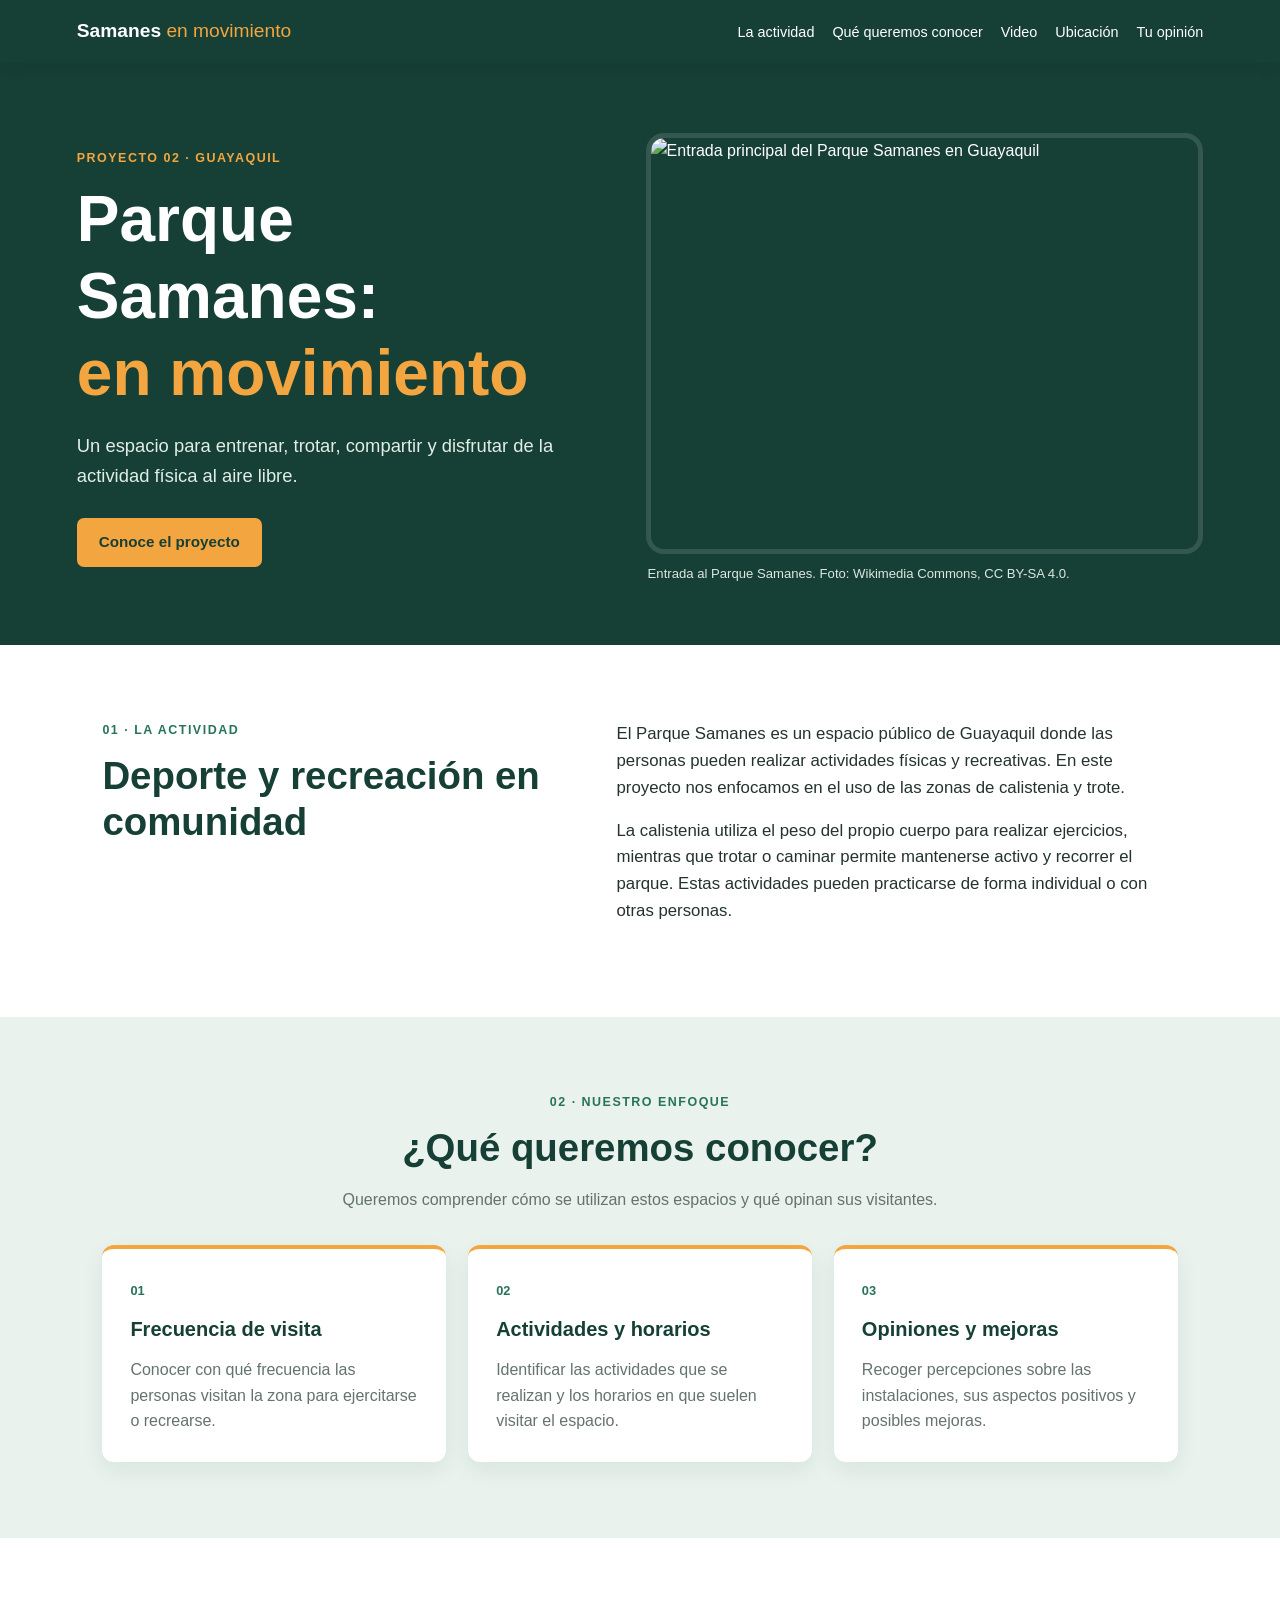
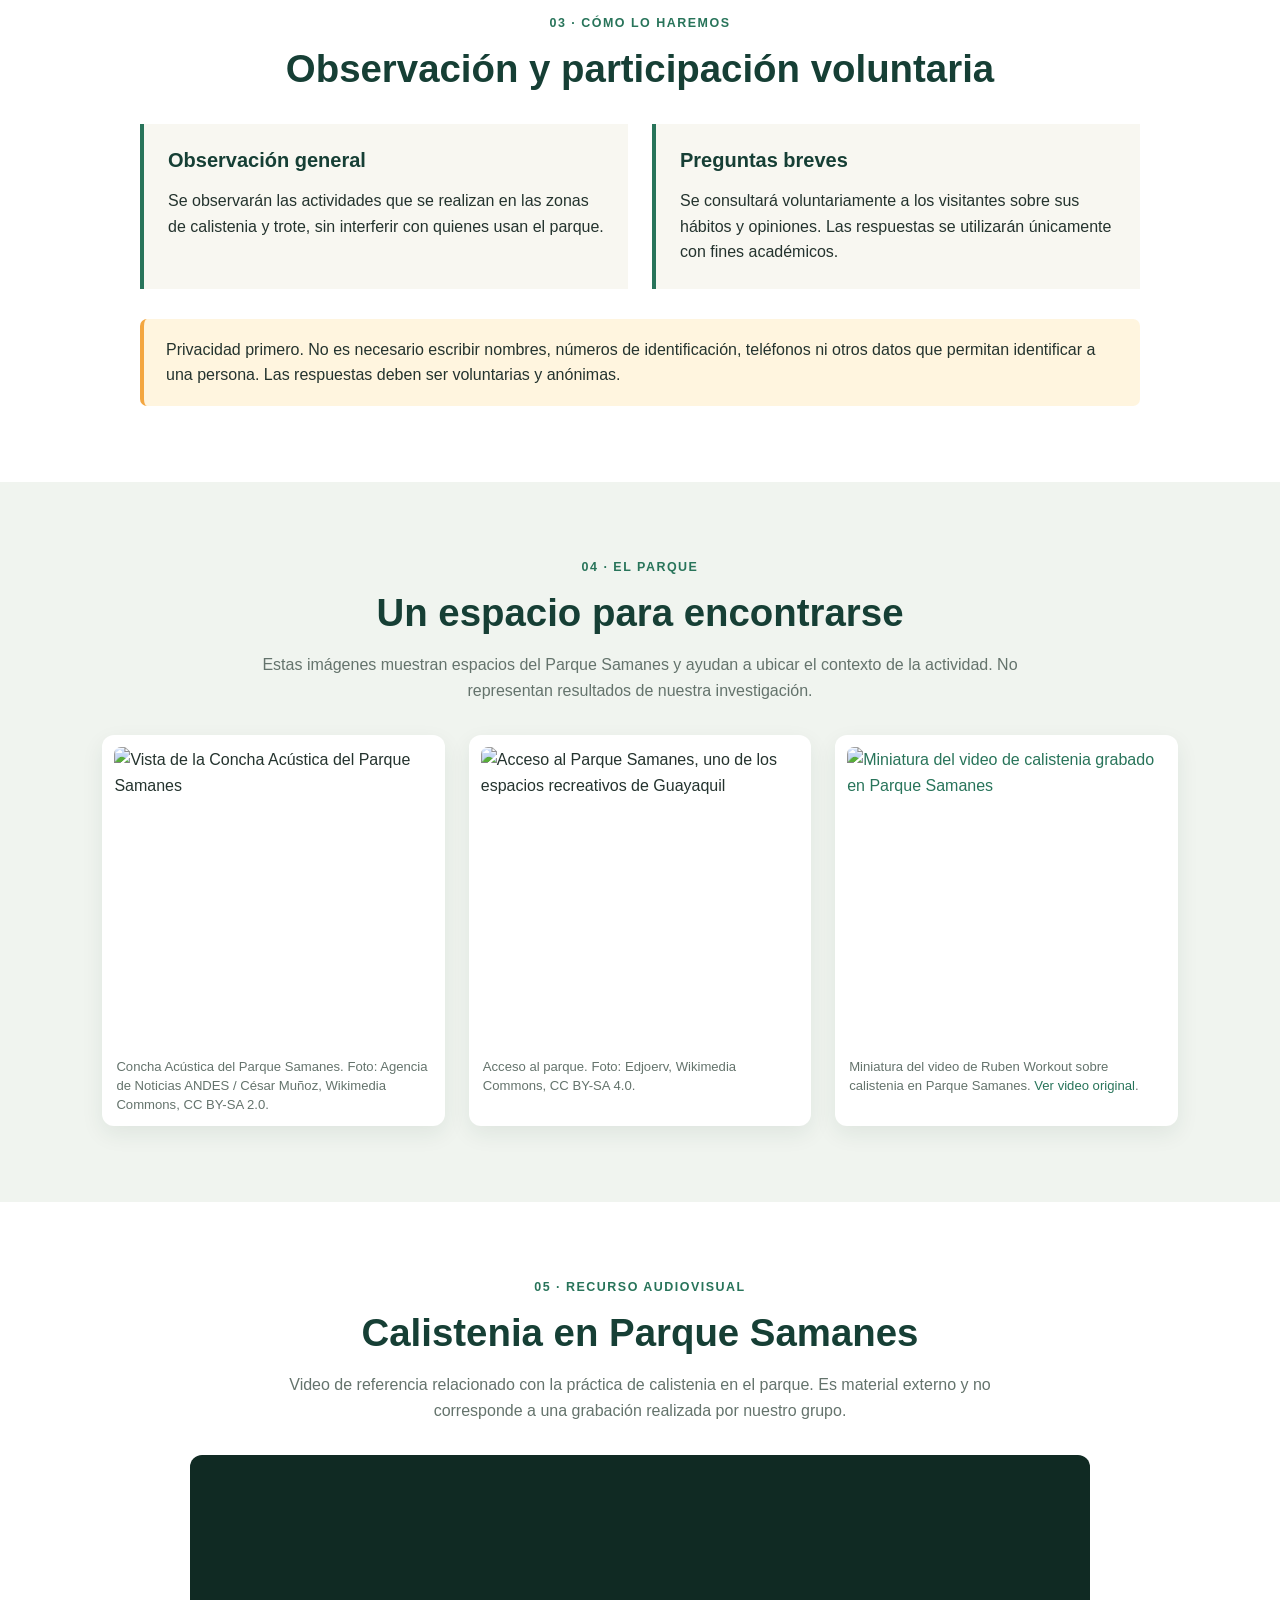
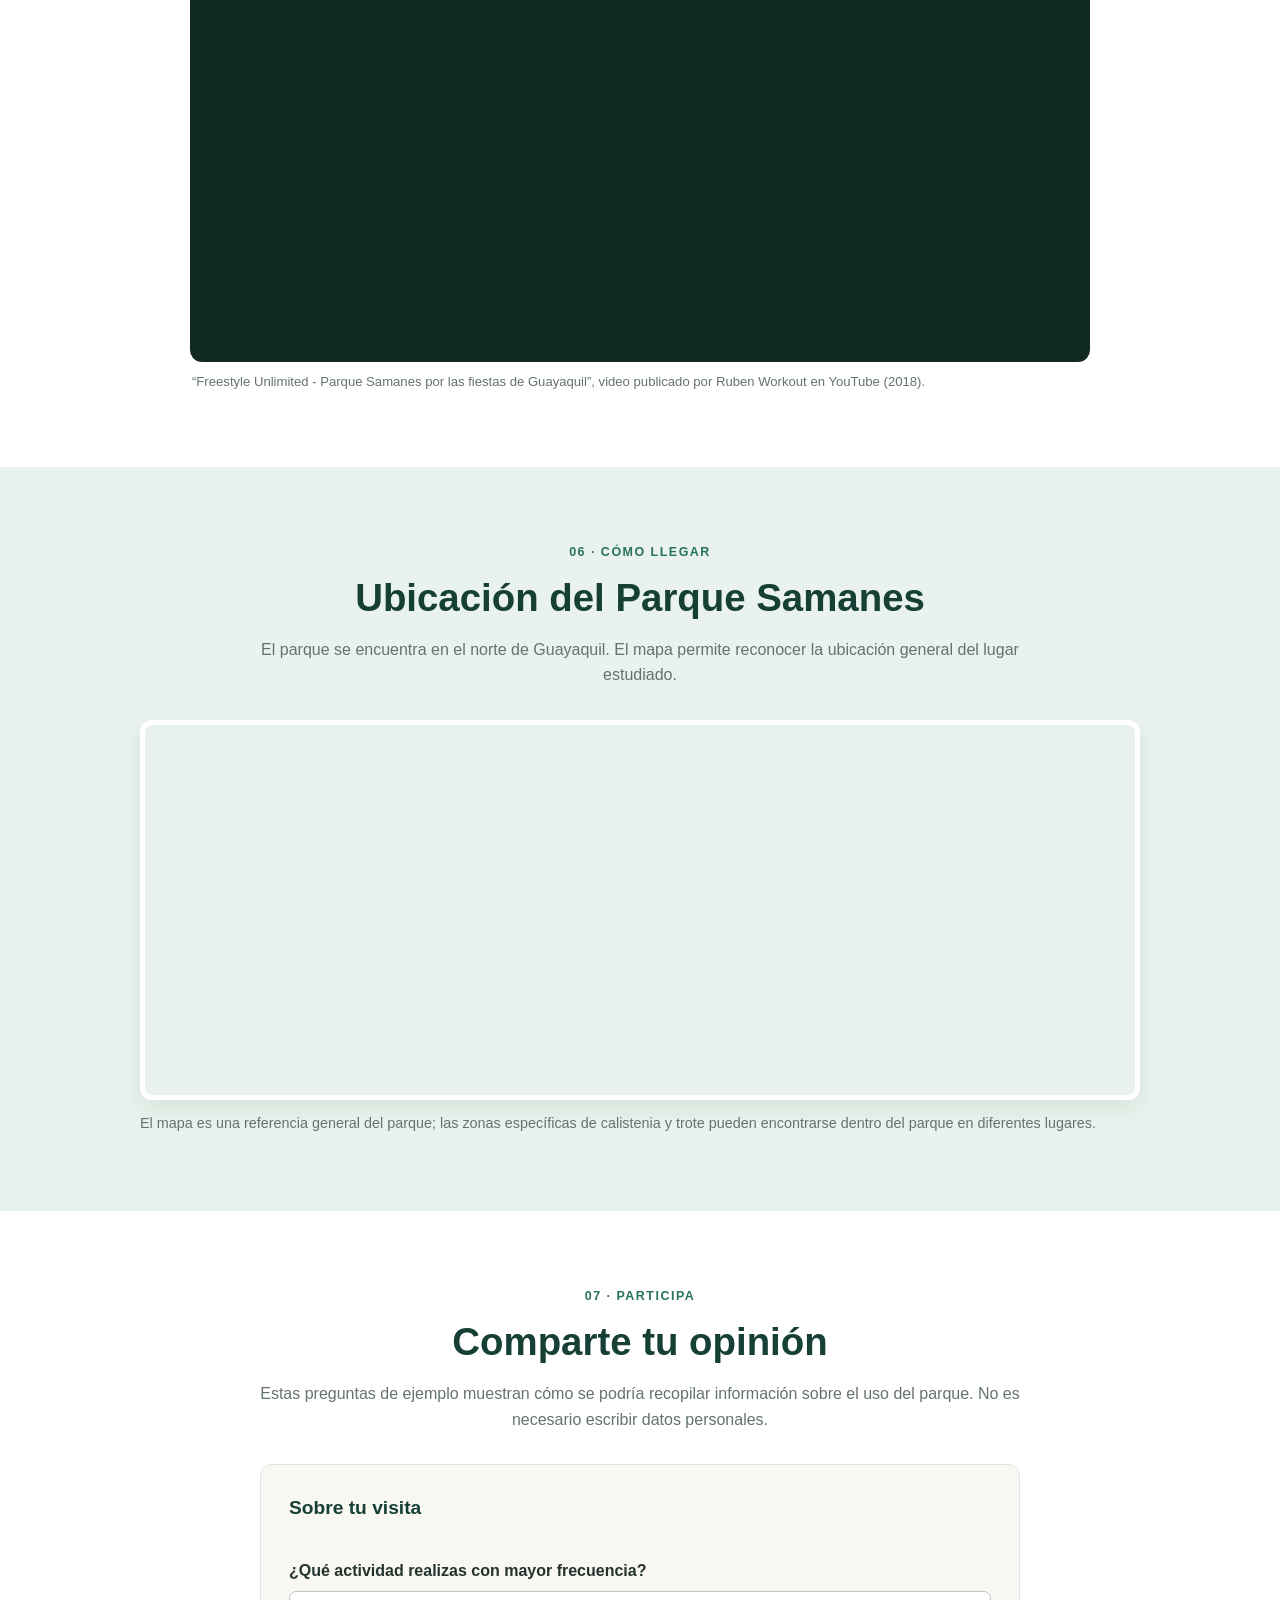
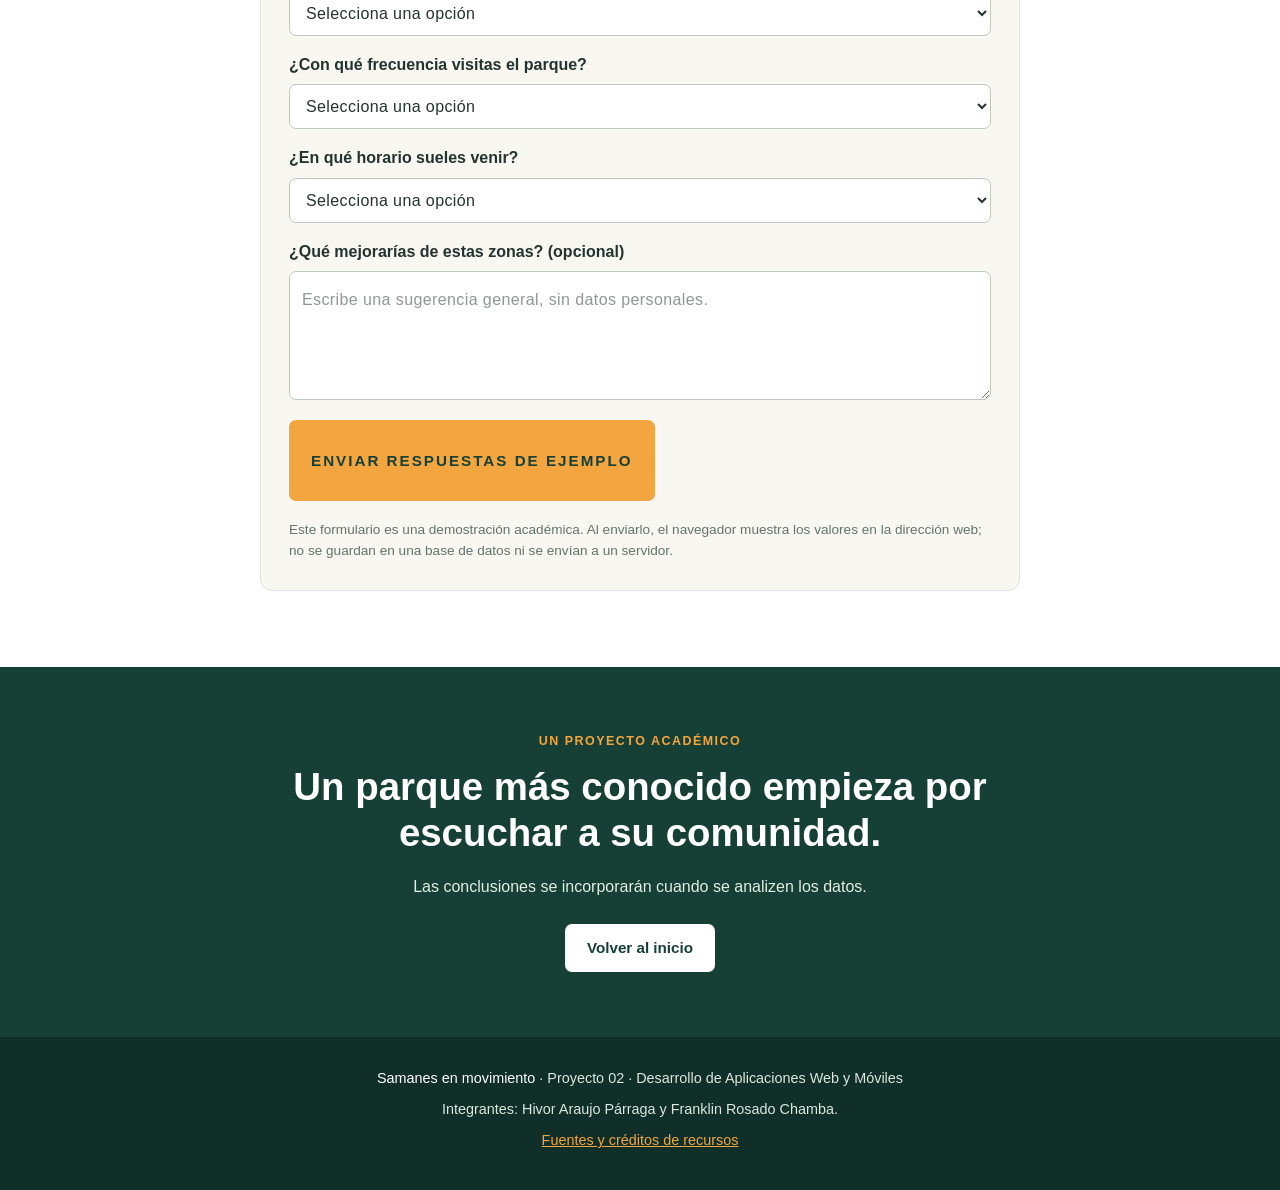
==== commit 466b7a07: "Adaptando la landig page con la actividad del parque samanes en index.html" ====
--- a/index.html
+++ b/index.html
@@ -1,275 +1,206 @@
 <!DOCTYPE HTML>
-<!--
-	Twenty by HTML5 UP
-	html5up.net | @ajlkn
-	Free for personal and commercial use under the CCA 3.0 license (html5up.net/license)
--->
-<html>
-	<head>
-		<title>Twenty by HTML5 UP</title>
-		<meta charset="utf-8" />
-		<meta name="viewport" content="width=device-width, initial-scale=1, user-scalable=no" />
-		<link rel="stylesheet" href="assets/css/main.css" />
-		<noscript><link rel="stylesheet" href="assets/css/noscript.css" /></noscript>
-	</head>
-	<body class="index is-preload">
-		<div id="page-wrapper">
-
-			<!-- Header -->
-				<header id="header" class="alt">
-					<h1 id="logo"><a href="index.html">Twenty <span>by HTML5 UP</span></a></h1>
-					<nav id="nav">
-						<ul>
-							<li class="current"><a href="index.html">Welcome</a></li>
-							<li class="submenu">
-								<a href="#">Layouts</a>
-								<ul>
-									<li><a href="left-sidebar.html">Left Sidebar</a></li>
-									<li><a href="right-sidebar.html">Right Sidebar</a></li>
-									<li><a href="no-sidebar.html">No Sidebar</a></li>
-									<li><a href="contact.html">Contact</a></li>
-									<li class="submenu">
-										<a href="#">Submenu</a>
-										<ul>
-											<li><a href="#">Dolore Sed</a></li>
-											<li><a href="#">Consequat</a></li>
-											<li><a href="#">Lorem Magna</a></li>
-											<li><a href="#">Sed Magna</a></li>
-											<li><a href="#">Ipsum Nisl</a></li>
-										</ul>
-									</li>
-								</ul>
-							</li>
-							<li><a href="#" class="button primary">Sign Up</a></li>
-						</ul>
-					</nav>
-				</header>
-
-			<!-- Banner -->
-				<section id="banner">
-
-					<!--
-						".inner" is set up as an inline-block so it automatically expands
-						in both directions to fit whatever's inside it. This means it won't
-						automatically wrap lines, so be sure to use line breaks where
-						appropriate (<br />).
-					-->
-					<div class="inner">
-
-						<header>
-							<h2>TWENTY</h2>
-						</header>
-						<p>This is <strong>Twenty</strong>, a free
-						<br />
-						responsive template
-						<br />
-						by <a href="http://html5up.net">HTML5 UP</a>.</p>
-						<footer>
-							<ul class="buttons stacked">
-								<li><a href="#main" class="button fit scrolly">Tell Me More</a></li>
-							</ul>
-						</footer>
-
-					</div>
-
-				</section>
-
-			<!-- Main -->
-				<article id="main">
-
-					<header class="special container">
-						<span class="icon solid fa-chart-bar"></span>
-						<h2>As this is my <strong>twentieth</strong> freebie for HTML5 UP
-						<br />
-						I decided to give it a really creative name.</h2>
-						<p>Turns out <strong>Twenty</strong> was the best I could come up with. Anyway, lame name aside,
-						<br />
-						it's minimally designed, fully responsive, built on HTML5/CSS3,
-						and, like all my stuff,
-						<br />
-						released for free under the <a href="http://html5up.net/license">Creative Commons Attribution 3.0</a> license. Have fun!</p>
-					</header>
-
-					<!-- One -->
-						<section class="wrapper style2 container special-alt">
-							<div class="row gtr-50">
-								<div class="col-8 col-12-narrower">
-
-									<header>
-										<h2>Behold the <strong>icons</strong> that visualize what you’re all about. or just take up space. your call bro.</h2>
-									</header>
-									<p>Sed tristique purus vitae volutpat ultrices. Aliquam eu elit eget arcu comteger ut fermentum lorem. Lorem ipsum dolor sit amet. Sed tristique purus vitae volutpat ultrices. eu elit eget commodo. Sed tristique purus vitae volutpat ultrices. Aliquam eu elit eget arcu commodo.</p>
-									<footer>
-										<ul class="buttons">
-											<li><a href="#" class="button">Find Out More</a></li>
-										</ul>
-									</footer>
-
-								</div>
-								<div class="col-4 col-12-narrower imp-narrower">
-
-									<ul class="featured-icons">
-										<li><span class="icon fa-clock"><span class="label">Feature 1</span></span></li>
-										<li><span class="icon solid fa-volume-up"><span class="label">Feature 2</span></span></li>
-										<li><span class="icon solid fa-laptop"><span class="label">Feature 3</span></span></li>
-										<li><span class="icon solid fa-inbox"><span class="label">Feature 4</span></span></li>
-										<li><span class="icon solid fa-lock"><span class="label">Feature 5</span></span></li>
-										<li><span class="icon solid fa-cog"><span class="label">Feature 6</span></span></li>
-									</ul>
-
-								</div>
-							</div>
-						</section>
-
-					<!-- Two -->
-						<section class="wrapper style1 container special">
-							<div class="row">
-								<div class="col-4 col-12-narrower">
-
-									<section>
-										<span class="icon solid featured fa-check"></span>
-										<header>
-											<h3>This is Something</h3>
-										</header>
-										<p>Sed tristique purus vitae volutpat ultrices. Aliquam eu elit eget arcu commodo suscipit dolor nec nibh. Proin a ullamcorper elit, et sagittis turpis. Integer ut fermentum.</p>
-									</section>
-
-								</div>
-								<div class="col-4 col-12-narrower">
-
-									<section>
-										<span class="icon solid featured fa-check"></span>
-										<header>
-											<h3>Also Something</h3>
-										</header>
-										<p>Sed tristique purus vitae volutpat ultrices. Aliquam eu elit eget arcu commodo suscipit dolor nec nibh. Proin a ullamcorper elit, et sagittis turpis. Integer ut fermentum.</p>
-									</section>
-
-								</div>
-								<div class="col-4 col-12-narrower">
-
-									<section>
-										<span class="icon solid featured fa-check"></span>
-										<header>
-											<h3>Probably Something</h3>
-										</header>
-										<p>Sed tristique purus vitae volutpat ultrices. Aliquam eu elit eget arcu commodo suscipit dolor nec nibh. Proin a ullamcorper elit, et sagittis turpis. Integer ut fermentum.</p>
-									</section>
-
-								</div>
-							</div>
-						</section>
-
-					<!-- Three -->
-						<section class="wrapper style3 container special">
-
-							<header class="major">
-								<h2>Next look at this <strong>cool stuff</strong></h2>
-							</header>
-
-							<div class="row">
-								<div class="col-6 col-12-narrower">
-
-									<section>
-										<a href="#" class="image featured"><img src="images/pic01.jpg" alt="" /></a>
-										<header>
-											<h3>A Really Fast Train</h3>
-										</header>
-										<p>Sed tristique purus vitae volutpat commodo suscipit amet sed nibh. Proin a ullamcorper sed blandit. Sed tristique purus vitae volutpat commodo suscipit ullamcorper sed blandit lorem ipsum dolore.</p>
-									</section>
-
-								</div>
-								<div class="col-6 col-12-narrower">
-
-									<section>
-										<a href="#" class="image featured"><img src="images/pic02.jpg" alt="" /></a>
-										<header>
-											<h3>An Airport Terminal</h3>
-										</header>
-										<p>Sed tristique purus vitae volutpat commodo suscipit amet sed nibh. Proin a ullamcorper sed blandit. Sed tristique purus vitae volutpat commodo suscipit ullamcorper sed blandit lorem ipsum dolore.</p>
-									</section>
-
-								</div>
-							</div>
-							<div class="row">
-								<div class="col-6 col-12-narrower">
-
-									<section>
-										<a href="#" class="image featured"><img src="images/pic03.jpg" alt="" /></a>
-										<header>
-											<h3>Hyperspace Travel</h3>
-										</header>
-										<p>Sed tristique purus vitae volutpat commodo suscipit amet sed nibh. Proin a ullamcorper sed blandit. Sed tristique purus vitae volutpat commodo suscipit ullamcorper sed blandit lorem ipsum dolore.</p>
-									</section>
-
-								</div>
-								<div class="col-6 col-12-narrower">
-
-									<section>
-										<a href="#" class="image featured"><img src="images/pic04.jpg" alt="" /></a>
-										<header>
-											<h3>And Another Train</h3>
-										</header>
-										<p>Sed tristique purus vitae volutpat commodo suscipit amet sed nibh. Proin a ullamcorper sed blandit. Sed tristique purus vitae volutpat commodo suscipit ullamcorper sed blandit lorem ipsum dolore.</p>
-									</section>
-
-								</div>
-							</div>
-
-							<footer class="major">
-								<ul class="buttons">
-									<li><a href="#" class="button">See More</a></li>
-								</ul>
-							</footer>
-
-						</section>
-
-				</article>
-
-			<!-- CTA -->
-				<section id="cta">
-
-					<header>
-						<h2>Ready to do <strong>something</strong>?</h2>
-						<p>Proin a ullamcorper elit, et sagittis turpis integer ut fermentum.</p>
-					</header>
-					<footer>
-						<ul class="buttons">
-							<li><a href="#" class="button primary">Take My Money</a></li>
-							<li><a href="#" class="button">LOL Wut</a></li>
-						</ul>
-					</footer>
-
-				</section>
-
-			<!-- Footer -->
-				<footer id="footer">
-
-					<ul class="icons">
-						<li><a href="#" class="icon brands circle fa-twitter"><span class="label">Twitter</span></a></li>
-						<li><a href="#" class="icon brands circle fa-facebook-f"><span class="label">Facebook</span></a></li>
-						<li><a href="#" class="icon brands circle fa-google-plus-g"><span class="label">Google+</span></a></li>
-						<li><a href="#" class="icon brands circle fa-github"><span class="label">Github</span></a></li>
-						<li><a href="#" class="icon brands circle fa-dribbble"><span class="label">Dribbble</span></a></li>
-					</ul>
-
-					<ul class="copyright">
-						<li>&copy; Untitled</li><li>Design: <a href="http://html5up.net">HTML5 UP</a></li>
-					</ul>
-
-				</footer>
-
-		</div>
-
-		<!-- Scripts -->
-			<script src="assets/js/jquery.min.js"></script>
-			<script src="assets/js/jquery.dropotron.min.js"></script>
-			<script src="assets/js/jquery.scrolly.min.js"></script>
-			<script src="assets/js/jquery.scrollex.min.js"></script>
-			<script src="assets/js/browser.min.js"></script>
-			<script src="assets/js/breakpoints.min.js"></script>
-			<script src="assets/js/util.js"></script>
-			<script src="assets/js/main.js"></script>
-
-	</body>
+<html lang="es">
+<head>
+    <meta charset="utf-8">
+    <meta name="viewport" content="width=device-width, initial-scale=1.0">
+    <meta name="description" content="Proyecto académico sobre recreación, calistenia y trote en el Parque Samanes, Guayaquil.">
+    <title>Parque Samanes | Recreación y deporte</title>
+    <link rel="stylesheet" href="assets/css/main.css">
+    <link rel="stylesheet" href="assets/css/samanes.css">
+</head>
+<body>
+    <div id="page-wrapper">
+        <header class="site-header">
+            <a class="marca" href="#inicio">Samanes <span>en movimiento</span></a>
+            <nav class="site-nav" aria-label="Navegación principal">
+                <ul>
+                    <li><a href="#actividad">La actividad</a></li>
+                    <li><a href="#exploracion">Qué queremos conocer</a></li>
+                    <li><a href="#video">Video</a></li>
+                    <li><a href="#ubicacion">Ubicación</a></li>
+                    <li><a href="#opinion">Tu opinión</a></li>
+                </ul>
+            </nav>
+        </header>
+
+        <main>
+            <section class="hero" id="inicio">
+                <div class="hero-contenido">
+                    <p class="etiqueta">Proyecto 02 · Guayaquil</p>
+                    <h1>Parque Samanes:<br><span>en movimiento</span></h1>
+                    <p class="hero-texto">Un espacio para entrenar, trotar, compartir y disfrutar de la actividad física al aire libre.</p>
+                    <a class="boton" href="#actividad">Conoce el proyecto</a>
+                </div>
+                <figure class="hero-foto">
+                    <img src="https://thumb.wikimedia.org/wikipedia/commons/thumb/c/cf/Entrada_al_Parque_Samanes.JPG/1280px-Entrada_al_Parque_Samanes.JPG" alt="Entrada principal del Parque Samanes en Guayaquil" width="1280" height="961">
+                    <figcaption>Entrada al Parque Samanes. Foto: Wikimedia Commons, CC BY-SA 4.0.</figcaption>
+                </figure>
+            </section>
+
+            <section class="seccion intro" id="actividad">
+                <div class="titulo-seccion">
+                    <p class="etiqueta">01 · La actividad</p>
+                    <h2>Deporte y recreación en comunidad</h2>
+                </div>
+                <div class="texto-intro">
+                    <p>El Parque Samanes es un espacio público de Guayaquil donde las personas pueden realizar actividades físicas y recreativas. En este proyecto nos enfocamos en el uso de las zonas de calistenia y trote.</p>
+                    <p>La calistenia utiliza el peso del propio cuerpo para realizar ejercicios, mientras que trotar o caminar permite mantenerse activo y recorrer el parque. Estas actividades pueden practicarse de forma individual o con otras personas.</p>
+                </div>
+            </section>
+
+            <section class="seccion seccion-verde" id="exploracion">
+                <div class="titulo-seccion">
+                    <p class="etiqueta">02 · Nuestro enfoque</p>
+                    <h2>¿Qué queremos conocer?</h2>
+                    <p>Queremos comprender cómo se utilizan estos espacios y qué opinan sus visitantes.</p>
+                </div>
+                <div class="tarjetas">
+                    <article class="tarjeta">
+                        <span class="numero">01</span>
+                        <h3>Frecuencia de visita</h3>
+                        <p>Conocer con qué frecuencia las personas visitan la zona para ejercitarse o recrearse.</p>
+                    </article>
+                    <article class="tarjeta">
+                        <span class="numero">02</span>
+                        <h3>Actividades y horarios</h3>
+                        <p>Identificar las actividades que se realizan y los horarios en que suelen visitar el espacio.</p>
+                    </article>
+                    <article class="tarjeta">
+                        <span class="numero">03</span>
+                        <h3>Opiniones y mejoras</h3>
+                        <p>Recoger percepciones sobre las instalaciones, sus aspectos positivos y posibles mejoras.</p>
+                    </article>
+                </div>
+            </section>
+
+            <section class="seccion metodologia" id="metodologia">
+                <div class="titulo-seccion">
+                    <p class="etiqueta">03 · Cómo lo haremos</p>
+                    <h2>Observación y participación voluntaria</h2>
+                </div>
+                <div class="dos-columnas">
+                    <article>
+                        <h3>Observación general</h3>
+                        <p>Se observarán las actividades que se realizan en las zonas de calistenia y trote, sin interferir con quienes usan el parque.</p>
+                    </article>
+                    <article>
+                        <h3>Preguntas breves</h3>
+                        <p>Se consultará voluntariamente a los visitantes sobre sus hábitos y opiniones. Las respuestas se utilizarán únicamente con fines académicos.</p>
+                    </article>
+                </div>
+                <aside class="aviso">
+                    <strong>Privacidad primero.</strong> No es necesario escribir nombres, números de identificación, teléfonos ni otros datos que permitan identificar a una persona. Las respuestas deben ser voluntarias y anónimas.
+                </aside>
+            </section>
+
+            <section class="seccion seccion-media" id="galeria">
+                <div class="titulo-seccion">
+                    <p class="etiqueta">04 · El parque</p>
+                    <h2>Un espacio para encontrarse</h2>
+                    <p>Estas imágenes muestran espacios del Parque Samanes y ayudan a ubicar el contexto de la actividad. No representan resultados de nuestra investigación.</p>
+                </div>
+                <div class="galeria">
+                    <figure>
+                        <img src="https://thumb.wikimedia.org/wikipedia/commons/thumb/3/36/CONCHA_AC%C3%9ASTICA_%2823029363334%29.jpg/1280px-CONCHA_AC%C3%9ASTICA_%2823029363334%29.jpg" alt="Vista de la Concha Acústica del Parque Samanes" width="1280" height="734" loading="lazy">
+                        <figcaption>Concha Acústica del Parque Samanes. Foto: Agencia de Noticias ANDES / César Muñoz, Wikimedia Commons, CC BY-SA 2.0.</figcaption>
+                    </figure>
+                    <figure>
+                        <img src="https://thumb.wikimedia.org/wikipedia/commons/thumb/c/cf/Entrada_al_Parque_Samanes.JPG/1280px-Entrada_al_Parque_Samanes.JPG" alt="Acceso al Parque Samanes, uno de los espacios recreativos de Guayaquil" width="1280" height="961" loading="lazy">
+                        <figcaption>Acceso al parque. Foto: Edjoerv, Wikimedia Commons, CC BY-SA 4.0.</figcaption>
+                    </figure>
+                    <figure>
+                        <a href="https://www.youtube.com/watch?v=7NUqyb7JPIA" target="_blank" rel="noopener">
+                            <img src="https://img.youtube.com/vi/7NUqyb7JPIA/hqdefault.jpg" alt="Miniatura del video de calistenia grabado en Parque Samanes" width="480" height="360" loading="lazy">
+                        </a>
+                        <figcaption>Miniatura del video de Ruben Workout sobre calistenia en Parque Samanes. <a href="https://www.youtube.com/watch?v=7NUqyb7JPIA" target="_blank" rel="noopener">Ver video original</a>.</figcaption>
+                    </figure>
+                </div>
+            </section>
+
+            <section class="seccion video-seccion" id="video">
+                <div class="titulo-seccion">
+                    <p class="etiqueta">05 · Recurso audiovisual</p>
+                    <h2>Calistenia en Parque Samanes</h2>
+                    <p>Video de referencia relacionado con la práctica de calistenia en el parque. Es material externo y no corresponde a una grabación realizada por nuestro grupo.</p>
+                </div>
+                <figure class="video">
+                    <div class="video-marco">
+                        <iframe src="https://www.youtube-nocookie.com/embed/7NUqyb7JPIA" title="Freestyle Unlimited: Parque Samanes por las fiestas de Guayaquil" loading="lazy" allow="accelerometer; autoplay; clipboard-write; encrypted-media; gyroscope; picture-in-picture; web-share" referrerpolicy="strict-origin-when-cross-origin" allowfullscreen></iframe>
+                    </div>
+                    <figcaption>“Freestyle Unlimited - Parque Samanes por las fiestas de Guayaquil”, video publicado por Ruben Workout en YouTube (2018).</figcaption>
+                </figure>
+            </section>
+
+            <section class="seccion ubicacion" id="ubicacion">
+                <div class="titulo-seccion">
+                    <p class="etiqueta">06 · Cómo llegar</p>
+                    <h2>Ubicación del Parque Samanes</h2>
+                    <p>El parque se encuentra en el norte de Guayaquil. El mapa permite reconocer la ubicación general del lugar estudiado.</p>
+                </div>
+                <div class="mapa">
+                    <iframe title="Mapa de ubicación del Parque Samanes, Guayaquil" src="https://maps.google.com/maps?q=Parque%20Samanes%2C%20Guayaquil%2C%20Ecuador&t=&z=14&ie=UTF8&iwloc=&output=embed" loading="lazy" referrerpolicy="no-referrer-when-downgrade" allowfullscreen></iframe>
+                </div>
+                <p class="nota-mapa">El mapa es una referencia general del parque; las zonas específicas de calistenia y trote pueden encontrarse dentro del parque en diferentes lugares.</p>
+            </section>
+
+            <section class="seccion seccion-formulario" id="opinion">
+                <div class="titulo-seccion">
+                    <p class="etiqueta">07 · Participa</p>
+                    <h2>Comparte tu opinión</h2>
+                    <p>Estas preguntas de ejemplo muestran cómo se podría recopilar información sobre el uso del parque. No es necesario escribir datos personales.</p>
+                </div>
+                <form class="formulario" action="#opinion" method="get">
+                    <fieldset>
+                        <legend>Sobre tu visita</legend>
+                        <label for="actividad">¿Qué actividad realizas con mayor frecuencia?</label>
+                        <select id="actividad" name="actividad" required>
+                            <option value="">Selecciona una opción</option>
+                            <option value="calistenia">Calistenia</option>
+                            <option value="trote">Trotar o correr</option>
+                            <option value="caminar">Caminar</option>
+                            <option value="otra">Otra actividad</option>
+                        </select>
+
+                        <label for="frecuencia">¿Con qué frecuencia visitas el parque?</label>
+                        <select id="frecuencia" name="frecuencia" required>
+                            <option value="">Selecciona una opción</option>
+                            <option value="primera">Es mi primera visita</option>
+                            <option value="ocasional">Ocasionalmente</option>
+                            <option value="semanal">Una o varias veces por semana</option>
+                            <option value="diaria">Casi todos los días</option>
+                        </select>
+
+                        <label for="horario">¿En qué horario sueles venir?</label>
+                        <select id="horario" name="horario" required>
+                            <option value="">Selecciona una opción</option>
+                            <option value="manana">Mañana</option>
+                            <option value="tarde">Tarde</option>
+                            <option value="noche">Noche</option>
+                            <option value="variable">Depende del día</option>
+                        </select>
+
+                        <label for="sugerencia">¿Qué mejorarías de estas zonas? (opcional)</label>
+                        <textarea id="sugerencia" name="sugerencia" rows="4" minlength="5" maxlength="300" placeholder="Escribe una sugerencia general, sin datos personales."></textarea>
+
+                        <button class="boton" type="submit">Enviar respuestas de ejemplo</button>
+                    </fieldset>
+                    <p class="nota-formulario">Este formulario es una demostración académica. Al enviarlo, el navegador muestra los valores en la dirección web; no se guardan en una base de datos ni se envían a un servidor.</p>
+                </form>
+            </section>
+
+            <section class="cierre" id="privacidad">
+                <p class="etiqueta">Un proyecto académico</p>
+                <h2>Un parque más conocido empieza por escuchar a su comunidad.</h2>
+                <p>Las conclusiones se incorporarán cuando se analizen los datos.</p>
+                <a class="boton boton-claro" href="#inicio">Volver al inicio</a>
+            </section>
+        </main>
+
+        <footer class="site-footer">
+            <p><strong>Samanes en movimiento</strong> · Proyecto 02 · Desarrollo de Aplicaciones Web y Móviles</p>
+            <p>Integrantes: Hivor Araujo Párraga y Franklin Rosado Chamba.</p>
+            <p><a href="fuentes.html">Fuentes y créditos de recursos</a></p>
+        </footer>
+    </div>
+</body>
 </html>
--- a/assets/css/samanes.css
+++ b/assets/css/samanes.css
@@ -0,0 +1,583 @@
+/* Estilos propios del proyecto: Samanes en movimiento.
+   Esta hoja se carga después de main.css de la plantilla Twenty. */
+
+:root {
+    --verde-oscuro: #163f35;
+    --verde: #28745a;
+    --verde-claro: #e9f2ec;
+    --naranja: #f3a640;
+    --crema: #f8f7f1;
+    --blanco: #ffffff;
+    --texto: #24332e;
+    --texto-suave: #64736c;
+    --borde: #dce5df;
+}
+
+html {
+    scroll-behavior: smooth;
+    scroll-padding-top: 90px;
+}
+
+body {
+    background: var(--crema);
+    color: var(--texto);
+    font-family: Arial, Helvetica, sans-serif;
+    font-size: 16px;
+    line-height: 1.6;
+    letter-spacing: 0;
+}
+
+#page-wrapper {
+    width: 100%;
+    overflow: hidden;
+}
+
+h1, h2, h3, h4 {
+    color: var(--verde-oscuro);
+    font-family: Arial, Helvetica, sans-serif;
+    font-weight: 700;
+    line-height: 1.2;
+    letter-spacing: 0;
+    text-transform: none;
+    margin: 0 0 16px;
+}
+
+h1 { font-size: clamp(2.4rem, 5vw, 4.6rem); }
+h2 { font-size: clamp(1.8rem, 3vw, 2.7rem); }
+h3 { font-size: 1.25rem; }
+
+p {
+    margin: 0 0 16px;
+}
+
+a {
+    color: var(--verde);
+    border-bottom: 0;
+}
+
+a:hover {
+    color: var(--verde-oscuro);
+}
+
+img {
+    display: block;
+    max-width: 100%;
+    height: auto;
+}
+
+figure {
+    margin: 0;
+}
+
+figcaption {
+    color: var(--texto-suave);
+    font-size: 0.82rem;
+    line-height: 1.45;
+    padding: 10px 2px 0;
+}
+
+.site-header {
+    background: var(--verde-oscuro);
+    color: var(--blanco);
+    display: flex;
+    align-items: center;
+    justify-content: space-between;
+    gap: 20px;
+    padding: 16px 6%;
+    position: sticky;
+    top: 0;
+    z-index: 20;
+    box-shadow: 0 3px 14px rgba(15, 40, 31, 0.14);
+}
+
+.marca {
+    color: var(--blanco);
+    font-size: 1.2rem;
+    font-weight: 800;
+    white-space: nowrap;
+}
+
+.marca:hover {
+    color: var(--naranja);
+}
+
+.marca span {
+    color: var(--naranja);
+    font-weight: 400;
+}
+
+.site-nav ul {
+    display: flex;
+    align-items: center;
+    justify-content: flex-end;
+    flex-wrap: wrap;
+    gap: 8px 18px;
+    list-style: none;
+    margin: 0;
+    padding: 0;
+}
+
+.site-nav li {
+    margin: 0;
+    padding: 0;
+}
+
+.site-nav a {
+    color: var(--blanco);
+    font-size: 0.9rem;
+    border-bottom: 2px solid transparent;
+    padding: 7px 0;
+}
+
+.site-nav a:hover,
+.site-nav a:focus {
+    color: var(--naranja);
+    border-bottom-color: var(--naranja);
+}
+
+.hero {
+    background: var(--verde-oscuro);
+    color: var(--blanco);
+    padding: 70px 6% 62px;
+    display: flex;
+    align-items: center;
+    gap: 45px;
+}
+
+.hero-contenido {
+    flex: 1 1 45%;
+    max-width: 620px;
+}
+
+.hero h1 {
+    color: var(--blanco);
+    margin-bottom: 20px;
+}
+
+.hero h1 span {
+    color: var(--naranja);
+}
+
+.hero-texto {
+    color: #e1eee6;
+    font-size: 1.15rem;
+    max-width: 520px;
+    margin-bottom: 28px;
+}
+
+.etiqueta {
+    color: var(--verde);
+    font-size: 0.78rem;
+    font-weight: 800;
+    letter-spacing: 0.12em;
+    text-transform: uppercase;
+    margin-bottom: 12px;
+}
+
+.hero .etiqueta {
+    color: var(--naranja);
+}
+
+.hero-foto {
+    flex: 1 1 48%;
+    min-width: 0;
+}
+
+.hero-foto img {
+    width: 100%;
+    max-height: 440px;
+    object-fit: cover;
+    border-radius: 18px;
+    border: 5px solid rgba(255,255,255,0.13);
+}
+
+.hero-foto figcaption {
+    color: #dbe8e0;
+}
+
+.boton {
+    display: inline-block;
+    background: var(--naranja);
+    color: var(--verde-oscuro);
+    border: 0;
+    border-radius: 7px;
+    padding: 12px 22px;
+    font-family: Arial, Helvetica, sans-serif;
+    font-size: 0.95rem;
+    font-weight: 700;
+    cursor: pointer;
+    text-align: center;
+}
+
+.boton:hover,
+.boton:focus {
+    background: #ffd17e;
+    color: var(--verde-oscuro);
+}
+
+.seccion {
+    padding: 76px 8%;
+}
+
+.titulo-seccion {
+    max-width: 780px;
+    margin: 0 auto 32px;
+    text-align: center;
+}
+
+.titulo-seccion > p:last-child {
+    color: var(--texto-suave);
+}
+
+.intro {
+    display: flex;
+    align-items: flex-start;
+    gap: 55px;
+    background: var(--blanco);
+}
+
+.intro .titulo-seccion {
+    flex: 1 1 45%;
+    text-align: left;
+    margin: 0;
+}
+
+.texto-intro {
+    flex: 1 1 55%;
+    font-size: 1.05rem;
+}
+
+.seccion-verde {
+    background: var(--verde-claro);
+}
+
+.tarjetas {
+    display: flex;
+    gap: 22px;
+    max-width: 1150px;
+    margin: 0 auto;
+}
+
+.tarjeta {
+    flex: 1 1 0;
+    background: var(--blanco);
+    border-radius: 12px;
+    padding: 28px;
+    border-top: 4px solid var(--naranja);
+    box-shadow: 0 8px 22px rgba(22, 63, 53, 0.07);
+}
+
+.tarjeta p {
+    color: var(--texto-suave);
+    margin-bottom: 0;
+}
+
+.numero {
+    display: inline-block;
+    color: var(--verde);
+    font-size: 0.8rem;
+    font-weight: 800;
+    margin-bottom: 16px;
+}
+
+.metodologia {
+    background: var(--blanco);
+}
+
+.dos-columnas {
+    display: flex;
+    gap: 24px;
+    max-width: 1000px;
+    margin: 0 auto 30px;
+}
+
+.dos-columnas article {
+    flex: 1 1 0;
+    border-left: 4px solid var(--verde);
+    background: var(--crema);
+    padding: 24px;
+}
+
+.dos-columnas article p {
+    margin-bottom: 0;
+}
+
+.aviso {
+    max-width: 1000px;
+    margin: 0 auto;
+    padding: 18px 22px;
+    background: #fff5df;
+    border-left: 4px solid var(--naranja);
+    border-radius: 7px;
+}
+
+.seccion-media {
+    background: #f0f4ef;
+}
+
+.galeria {
+    display: flex;
+    gap: 24px;
+    max-width: 1100px;
+    margin: 0 auto;
+}
+
+.galeria figure {
+    flex: 1 1 0;
+    min-width: 0;
+    background: var(--blanco);
+    padding: 12px;
+    border-radius: 12px;
+    box-shadow: 0 8px 22px rgba(22, 63, 53, 0.08);
+}
+
+.galeria img {
+    width: 100%;
+    height: 300px;
+    object-fit: cover;
+    border-radius: 7px;
+}
+
+.video-seccion {
+    background: var(--blanco);
+}
+
+.video {
+    max-width: 900px;
+    margin: 0 auto;
+}
+
+.video-marco {
+    position: relative;
+    width: 100%;
+    padding-bottom: 56.25%;
+    height: 0;
+    overflow: hidden;
+    border-radius: 12px;
+    background: #102a23;
+}
+
+.video-marco iframe {
+    position: absolute;
+    top: 0;
+    left: 0;
+    width: 100%;
+    height: 100%;
+    border: 0;
+}
+
+.ubicacion {
+    background: var(--verde-claro);
+}
+
+.mapa {
+    max-width: 1000px;
+    margin: 0 auto;
+    height: 380px;
+    border: 5px solid var(--blanco);
+    border-radius: 12px;
+    overflow: hidden;
+    box-shadow: 0 8px 22px rgba(22, 63, 53, 0.08);
+}
+
+.mapa iframe {
+    width: 100%;
+    height: 100%;
+    border: 0;
+}
+
+.nota-mapa {
+    max-width: 1000px;
+    margin: 12px auto 0;
+    color: var(--texto-suave);
+    font-size: 0.9rem;
+}
+
+.seccion-formulario {
+    background: var(--blanco);
+}
+
+.formulario {
+    max-width: 760px;
+    margin: 0 auto;
+    padding: 28px;
+    background: var(--crema);
+    border: 1px solid var(--borde);
+    border-radius: 12px;
+}
+
+.formulario fieldset {
+    border: 0;
+    margin: 0;
+    padding: 0;
+}
+
+.formulario legend {
+    color: var(--verde-oscuro);
+    font-size: 1.2rem;
+    font-weight: 800;
+    margin-bottom: 18px;
+}
+
+.formulario label {
+    display: block;
+    color: var(--texto);
+    font-weight: 700;
+    margin: 16px 0 7px;
+}
+
+.formulario input,
+.formulario select,
+.formulario textarea {
+    appearance: auto;
+    width: 100%;
+    border: 1px solid #bdcbc1;
+    border-radius: 7px;
+    padding: 12px;
+    background: var(--blanco);
+    color: var(--texto);
+    font: inherit;
+    font-size: 1rem;
+}
+
+.formulario textarea {
+    resize: vertical;
+}
+
+.formulario input:focus,
+.formulario select:focus,
+.formulario textarea:focus {
+    outline: 3px solid rgba(40, 116, 90, 0.22);
+    border-color: var(--verde);
+}
+
+.formulario button {
+    margin-top: 20px;
+}
+
+.nota-formulario {
+    margin: 18px 0 0;
+    color: var(--texto-suave);
+    font-size: 0.85rem;
+}
+
+.cierre {
+    text-align: center;
+    background: var(--verde-oscuro);
+    color: var(--blanco);
+    padding: 65px 8%;
+}
+
+.cierre h2 {
+    color: var(--blanco);
+    max-width: 800px;
+    margin: 0 auto 18px;
+}
+
+.cierre p:not(.etiqueta) {
+    color: #e1eee6;
+    max-width: 700px;
+    margin: 0 auto 24px;
+}
+
+.cierre .etiqueta {
+    color: var(--naranja);
+}
+
+.boton-claro {
+    background: var(--blanco);
+}
+
+.boton-claro:hover {
+    background: var(--naranja);
+}
+
+.site-footer {
+    text-align: center;
+    padding: 30px 6%;
+    background: #102f28;
+    color: #dbe8e0;
+    font-size: 0.9rem;
+}
+
+.site-footer p {
+    margin-bottom: 8px;
+}
+
+.site-footer a {
+    color: var(--naranja);
+    text-decoration: underline;
+}
+
+.site-footer strong {
+    color: var(--blanco);
+}
+
+@media screen and (max-width: 900px) {
+    .site-header {
+        align-items: flex-start;
+        flex-direction: column;
+        padding: 15px 5%;
+    }
+
+    .site-nav ul {
+        justify-content: flex-start;
+    }
+
+    .hero {
+        flex-direction: column;
+        align-items: stretch;
+        padding: 48px 6%;
+        gap: 28px;
+    }
+
+    .hero-contenido {
+        max-width: none;
+    }
+
+    .intro {
+        flex-direction: column;
+        gap: 24px;
+    }
+
+    .intro .titulo-seccion {
+        margin: 0;
+    }
+}
+
+@media screen and (max-width: 650px) {
+    .site-nav ul {
+        gap: 6px 14px;
+    }
+
+    .site-nav a {
+        font-size: 0.82rem;
+    }
+
+    .seccion {
+        padding: 50px 6%;
+    }
+
+    .tarjetas,
+    .dos-columnas,
+    .galeria {
+        flex-direction: column;
+    }
+
+    .tarjeta {
+        flex-basis: auto;
+    }
+
+    .galeria img {
+        height: auto;
+        max-height: 320px;
+    }
+
+    .mapa {
+        height: 300px;
+    }
+
+    .formulario {
+        padding: 20px;
+    }
+}
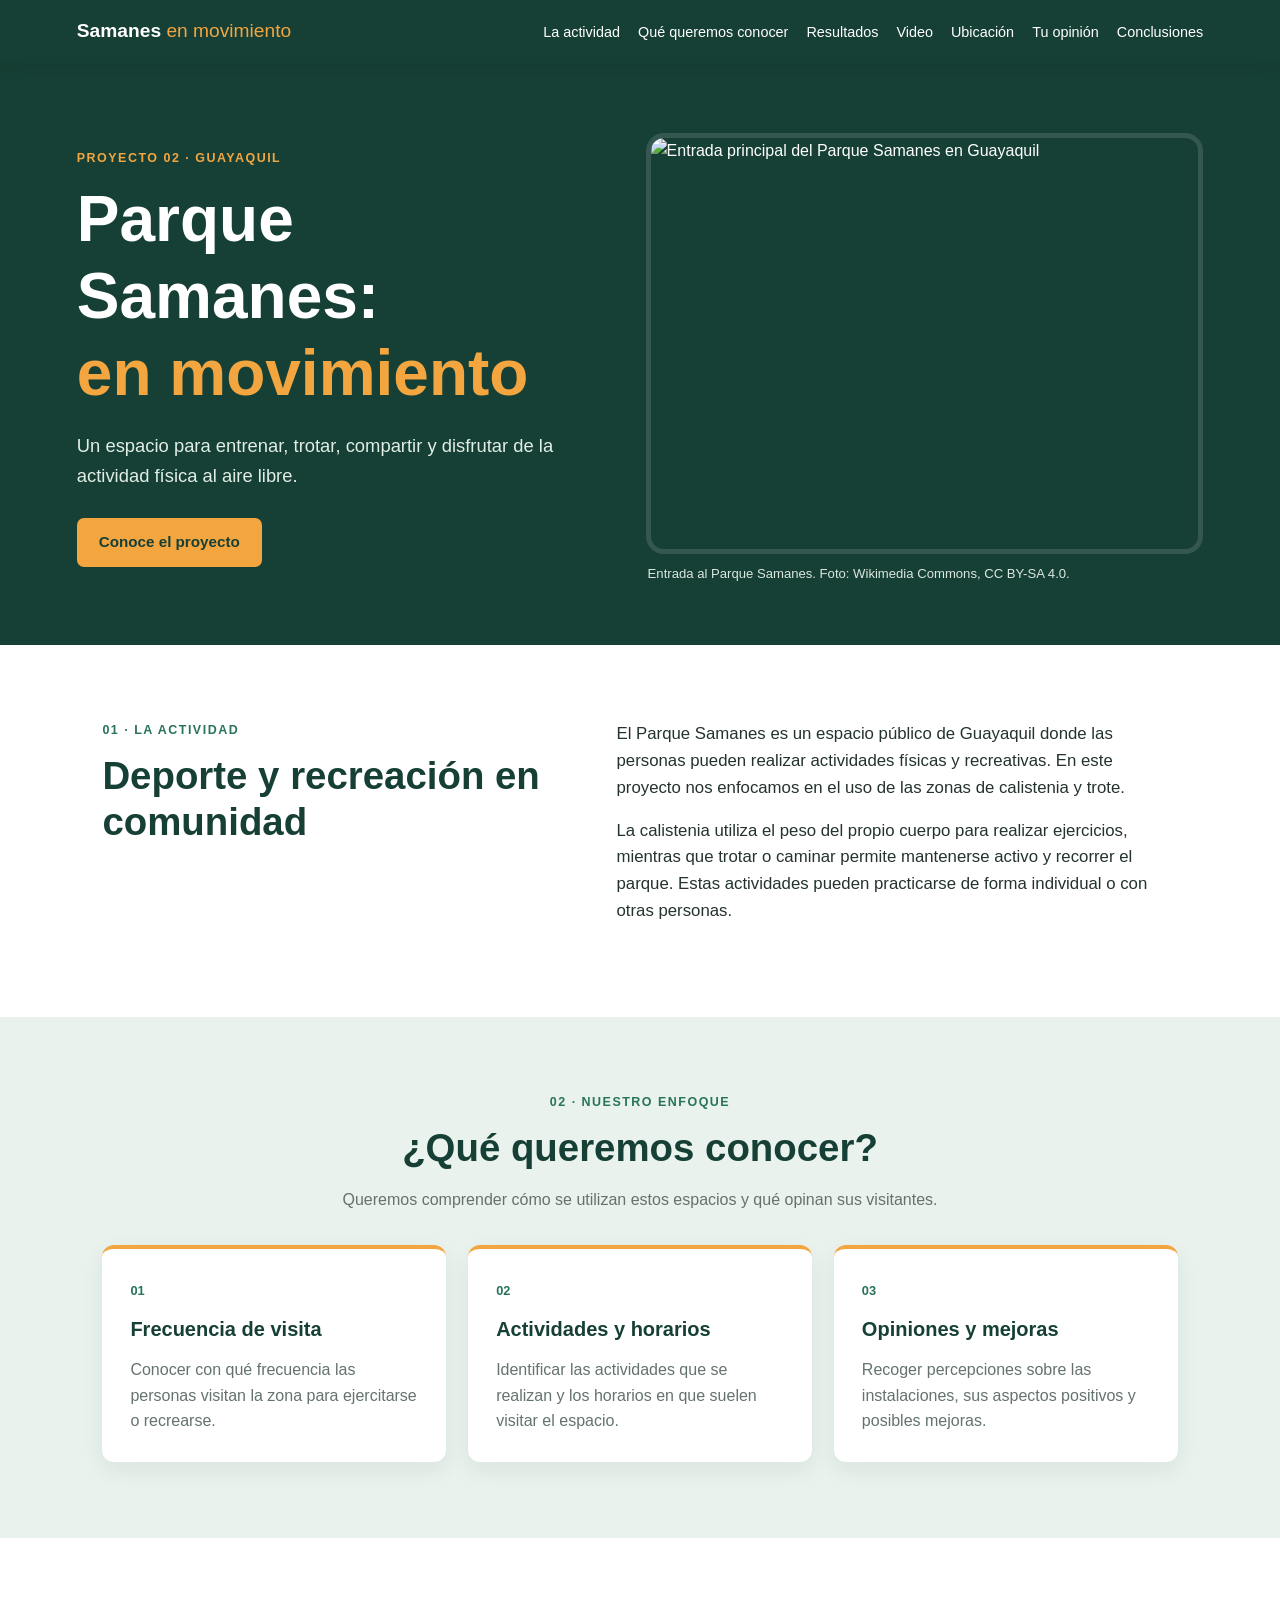
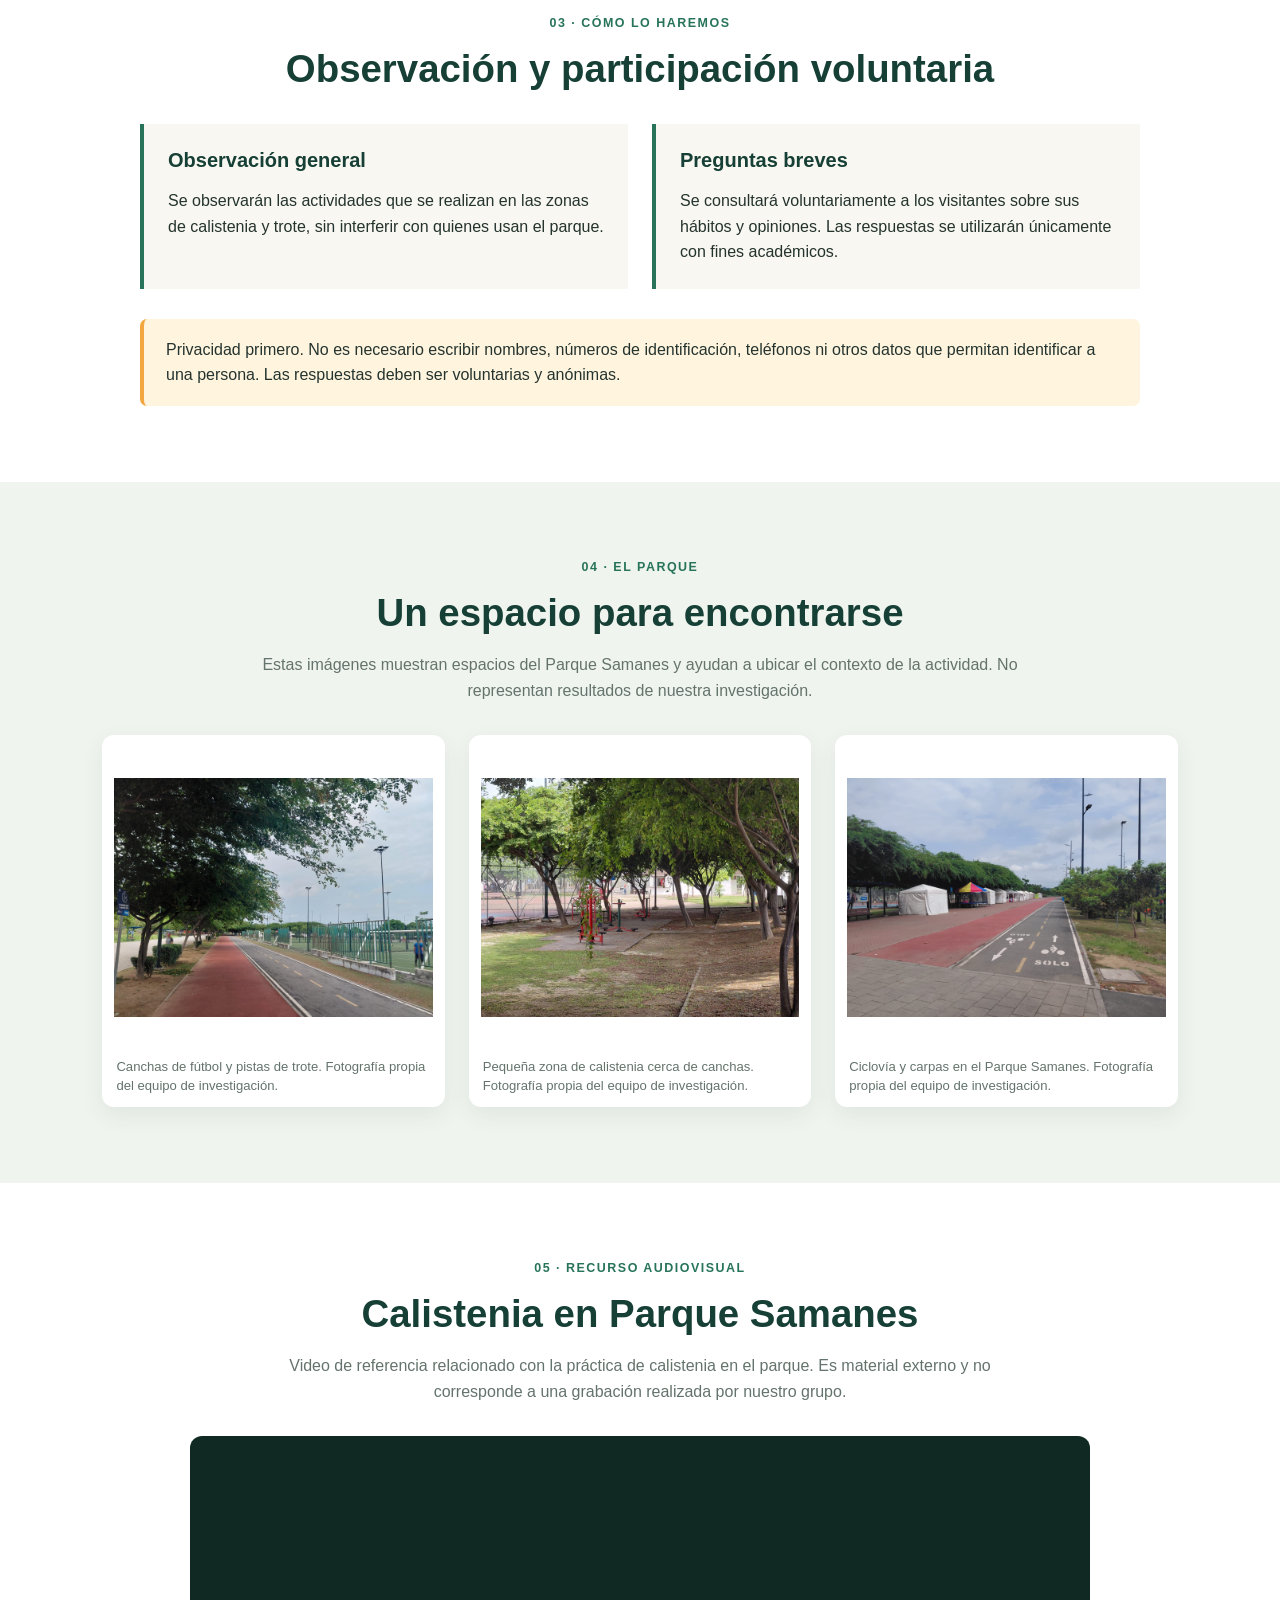
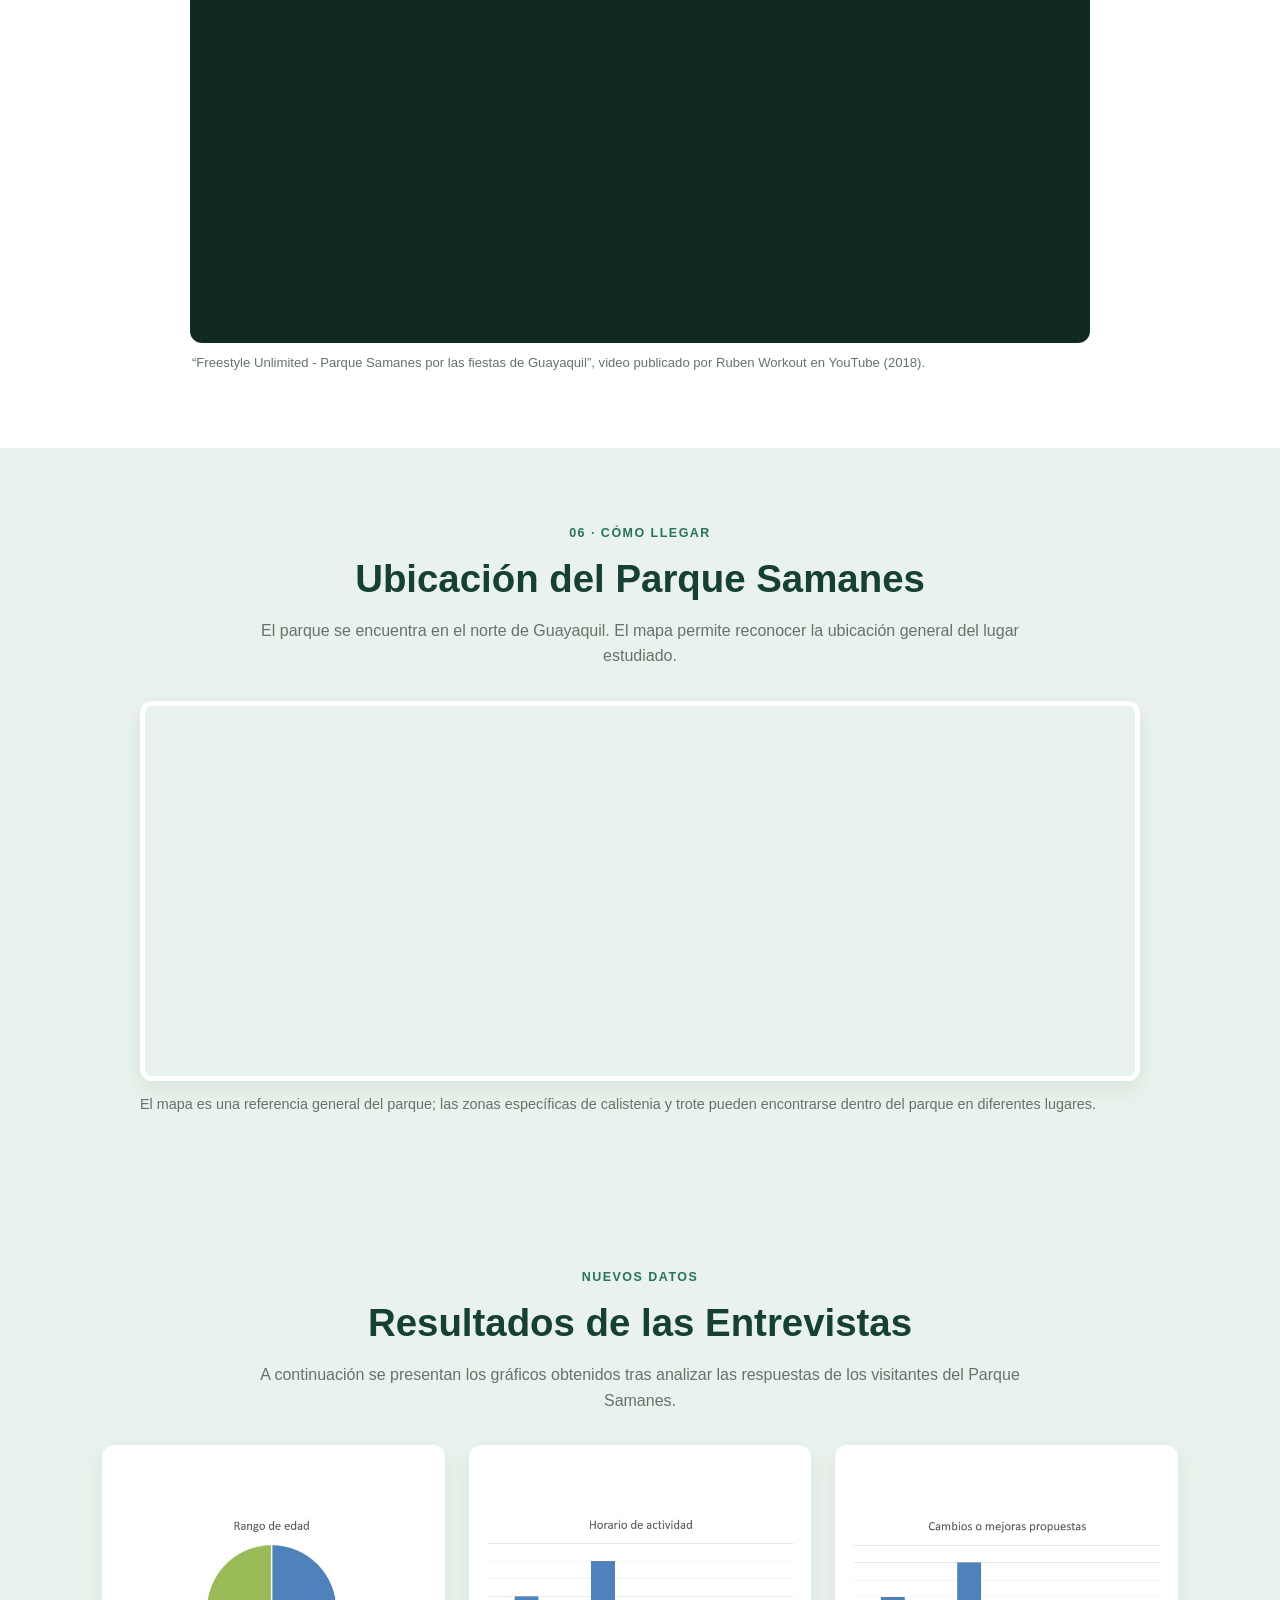
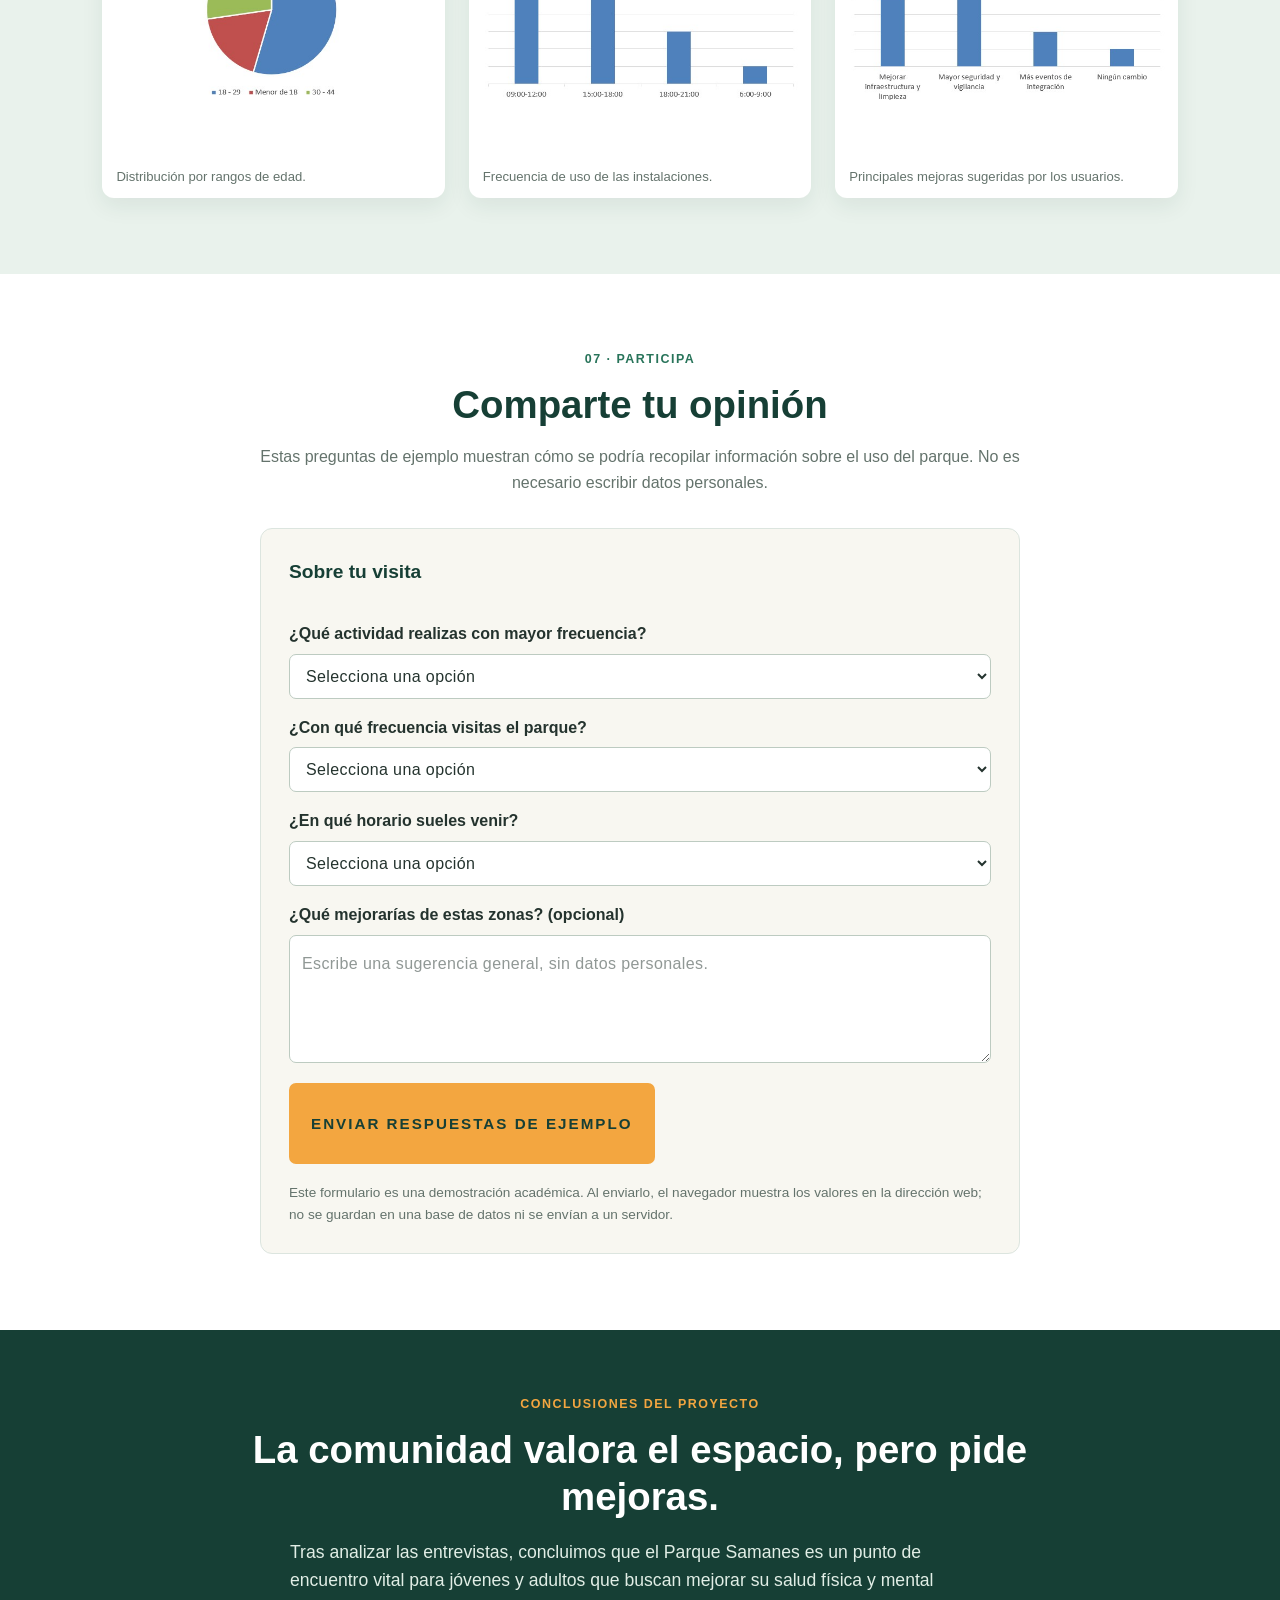
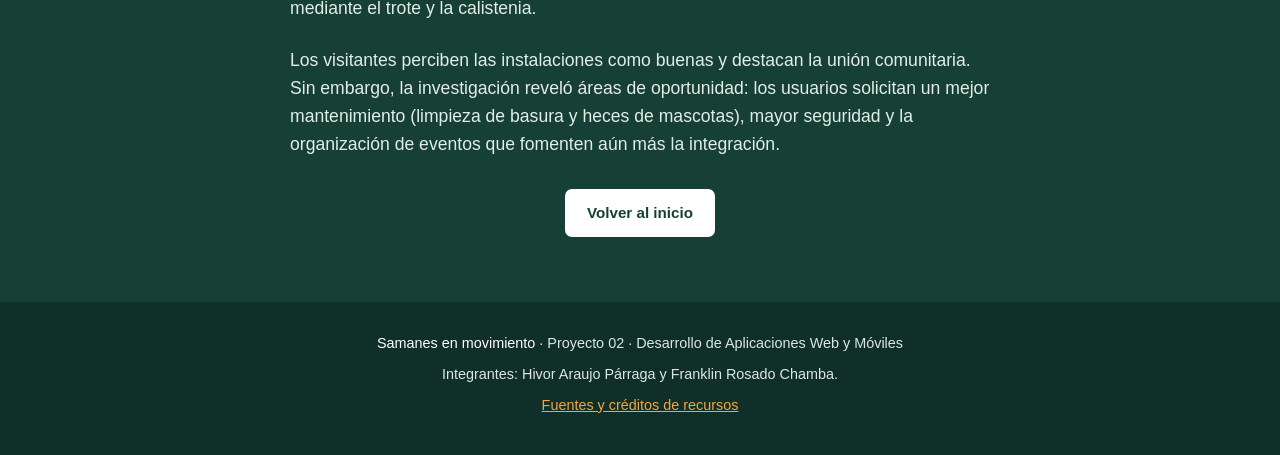
==== commit d5d8f147: "Agregada sección de resultados, gráficos y ajustes en CSS" ====
--- a/index.html
+++ b/index.html
@@ -16,9 +16,11 @@
                 <ul>
                     <li><a href="#actividad">La actividad</a></li>
                     <li><a href="#exploracion">Qué queremos conocer</a></li>
+                    <li><a href="#resultados">Resultados</a></li>
                     <li><a href="#video">Video</a></li>
                     <li><a href="#ubicacion">Ubicación</a></li>
                     <li><a href="#opinion">Tu opinión</a></li>
+                    <li><a href="#conclusiones">Conclusiones</a></li>
                 </ul>
             </nav>
         </header>
@@ -101,18 +103,18 @@
                 </div>
                 <div class="galeria">
                     <figure>
-                        <img src="https://thumb.wikimedia.org/wikipedia/commons/thumb/3/36/CONCHA_AC%C3%9ASTICA_%2823029363334%29.jpg/1280px-CONCHA_AC%C3%9ASTICA_%2823029363334%29.jpg" alt="Vista de la Concha Acústica del Parque Samanes" width="1280" height="734" loading="lazy">
-                        <figcaption>Concha Acústica del Parque Samanes. Foto: Agencia de Noticias ANDES / César Muñoz, Wikimedia Commons, CC BY-SA 2.0.</figcaption>
-                    </figure>
-                    <figure>
-                        <img src="https://thumb.wikimedia.org/wikipedia/commons/thumb/c/cf/Entrada_al_Parque_Samanes.JPG/1280px-Entrada_al_Parque_Samanes.JPG" alt="Acceso al Parque Samanes, uno de los espacios recreativos de Guayaquil" width="1280" height="961" loading="lazy">
-                        <figcaption>Acceso al parque. Foto: Edjoerv, Wikimedia Commons, CC BY-SA 4.0.</figcaption>
-                    </figure>
-                    <figure>
-                        <a href="https://www.youtube.com/watch?v=7NUqyb7JPIA" target="_blank" rel="noopener">
-                            <img src="https://img.youtube.com/vi/7NUqyb7JPIA/hqdefault.jpg" alt="Miniatura del video de calistenia grabado en Parque Samanes" width="480" height="360" loading="lazy">
-                        </a>
-                        <figcaption>Miniatura del video de Ruben Workout sobre calistenia en Parque Samanes. <a href="https://www.youtube.com/watch?v=7NUqyb7JPIA" target="_blank" rel="noopener">Ver video original</a>.</figcaption>
+                        <img src="images/PARQUE SAMANES 1.jpeg" alt="Vista de la Concha Acústica del Parque Samanes" width="1600" height="1200" loading="lazy">
+                        <figcaption>Canchas de fútbol y pistas de trote. Fotografía propia del equipo de investigación.</figcaption>
+                    </figure>
+                    <figure>
+                        <img src="images/PARQUE SAMANES 2.jpeg" alt="Acceso al Parque Samanes, uno de los espacios recreativos de Guayaquil" width="1600" height="1200" loading="lazy">
+                        <figcaption>Pequeña zona de calistenia cerca de canchas. Fotografía propia del equipo de investigación.</figcaption>
+                    </figure>
+                    <figure>
+                    
+                        <img src="images/PARQUE SAMANES 3.jpeg" alt="Ciclovía y carpas en el Parque Samanes." width="1600" height="1200" loading="lazy">
+                        
+                        <figcaption>Ciclovía y carpas en el Parque Samanes. Fotografía propia del equipo de investigación.</figcaption>
                     </figure>
                 </div>
             </section>
@@ -141,6 +143,28 @@
                     <iframe title="Mapa de ubicación del Parque Samanes, Guayaquil" src="https://maps.google.com/maps?q=Parque%20Samanes%2C%20Guayaquil%2C%20Ecuador&t=&z=14&ie=UTF8&iwloc=&output=embed" loading="lazy" referrerpolicy="no-referrer-when-downgrade" allowfullscreen></iframe>
                 </div>
                 <p class="nota-mapa">El mapa es una referencia general del parque; las zonas específicas de calistenia y trote pueden encontrarse dentro del parque en diferentes lugares.</p>
+            </section>
+
+            <section class="seccion seccion-verde" id="resultados">
+                <div class="titulo-seccion">
+                    <p class="etiqueta">Nuevos Datos</p>
+                    <h2>Resultados de las Entrevistas</h2>
+                    <p>A continuación se presentan los gráficos obtenidos tras analizar las respuestas de los visitantes del Parque Samanes.</p>
+                </div>
+                <div class="galeria">
+                    <figure>
+                        <img src="images/grafico-edades.jpg" alt="Gráfico de edades de los participantes" width="1600" height="1400" loading="lazy">
+                        <figcaption>Distribución por rangos de edad.</figcaption>
+                    </figure>
+                    <figure>
+                        <img src="images/grafico-frecuencia.jpg" alt="Gráfico de frecuencia de visita" width="1600" height="1400" loading="lazy">
+                        <figcaption>Frecuencia de uso de las instalaciones.</figcaption>
+                    </figure>
+                    <figure>
+                        <img src="images/grafico-mejoras.jpg" alt="Gráfico de mejoras propuestas" width="1600" height="1400" loading="lazy">
+                        <figcaption>Principales mejoras sugeridas por los usuarios.</figcaption>
+                    </figure>
+                </div>
             </section>
 
             <section class="seccion seccion-formulario" id="opinion">
@@ -188,10 +212,13 @@
                 </form>
             </section>
 
-            <section class="cierre" id="privacidad">
-                <p class="etiqueta">Un proyecto académico</p>
-                <h2>Un parque más conocido empieza por escuchar a su comunidad.</h2>
-                <p>Las conclusiones se incorporarán cuando se analizen los datos.</p>
+            <section class="cierre" id="conclusiones">
+                <p class="etiqueta">Conclusiones del Proyecto</p>
+                <h2>La comunidad valora el espacio, pero pide mejoras.</h2>
+                <div style="max-width: 800px; margin: 0 auto 30px; text-align: left; color: #e1eee6; font-size: 1.1rem;">
+                    <p>Tras analizar las entrevistas, concluimos que el Parque Samanes es un punto de encuentro vital para jóvenes y adultos que buscan mejorar su salud física y mental mediante el trote y la calistenia.</p>
+                    <p>Los visitantes perciben las instalaciones como buenas y destacan la unión comunitaria. Sin embargo, la investigación reveló áreas de oportunidad: los usuarios solicitan un mejor mantenimiento (limpieza de basura y heces de mascotas), mayor seguridad y la organización de eventos que fomenten aún más la integración.</p>
+                </div>
                 <a class="boton boton-claro" href="#inicio">Volver al inicio</a>
             </section>
         </main>
--- a/assets/css/samanes.css
+++ b/assets/css/samanes.css
@@ -334,7 +334,7 @@
 .galeria img {
     width: 100%;
     height: 300px;
-    object-fit: cover;
+    object-fit: contain;
     border-radius: 7px;
 }
 
@@ -580,4 +580,5 @@
     .formulario {
         padding: 20px;
     }
-}
+    
+}
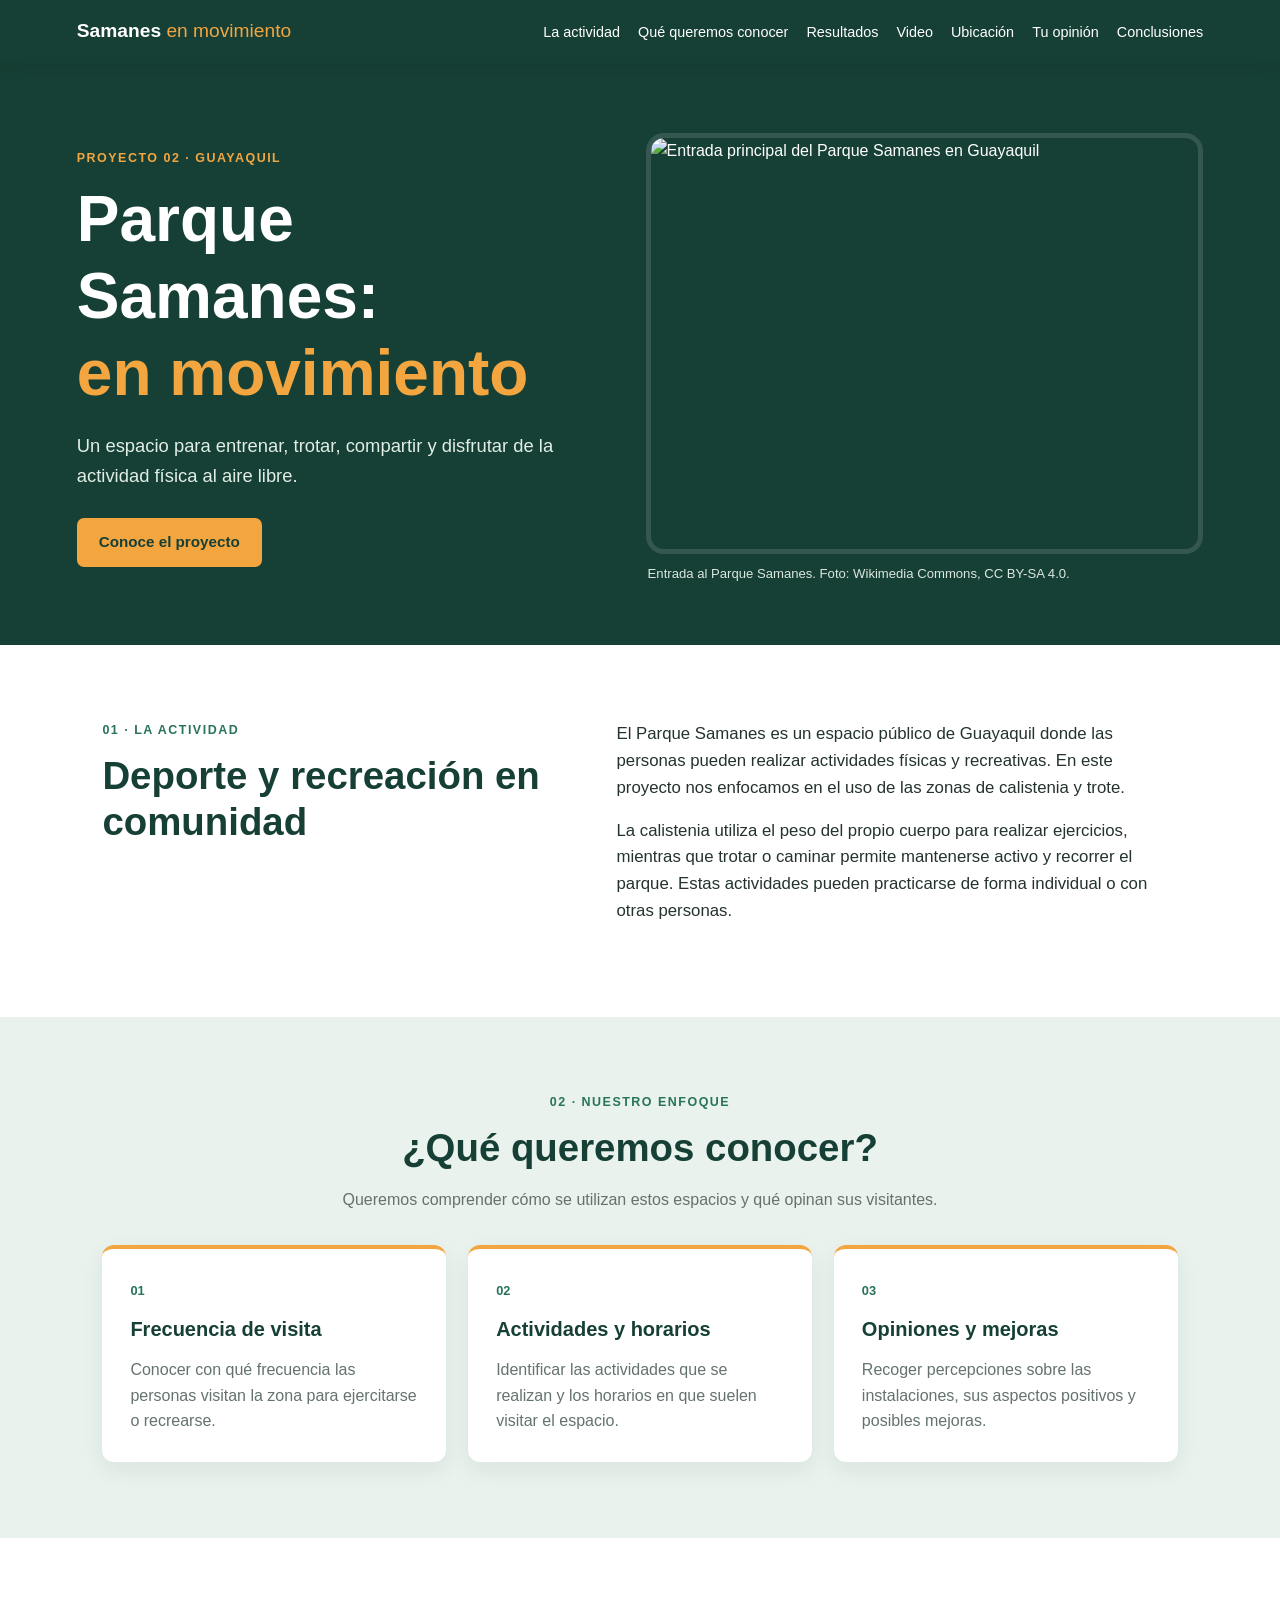
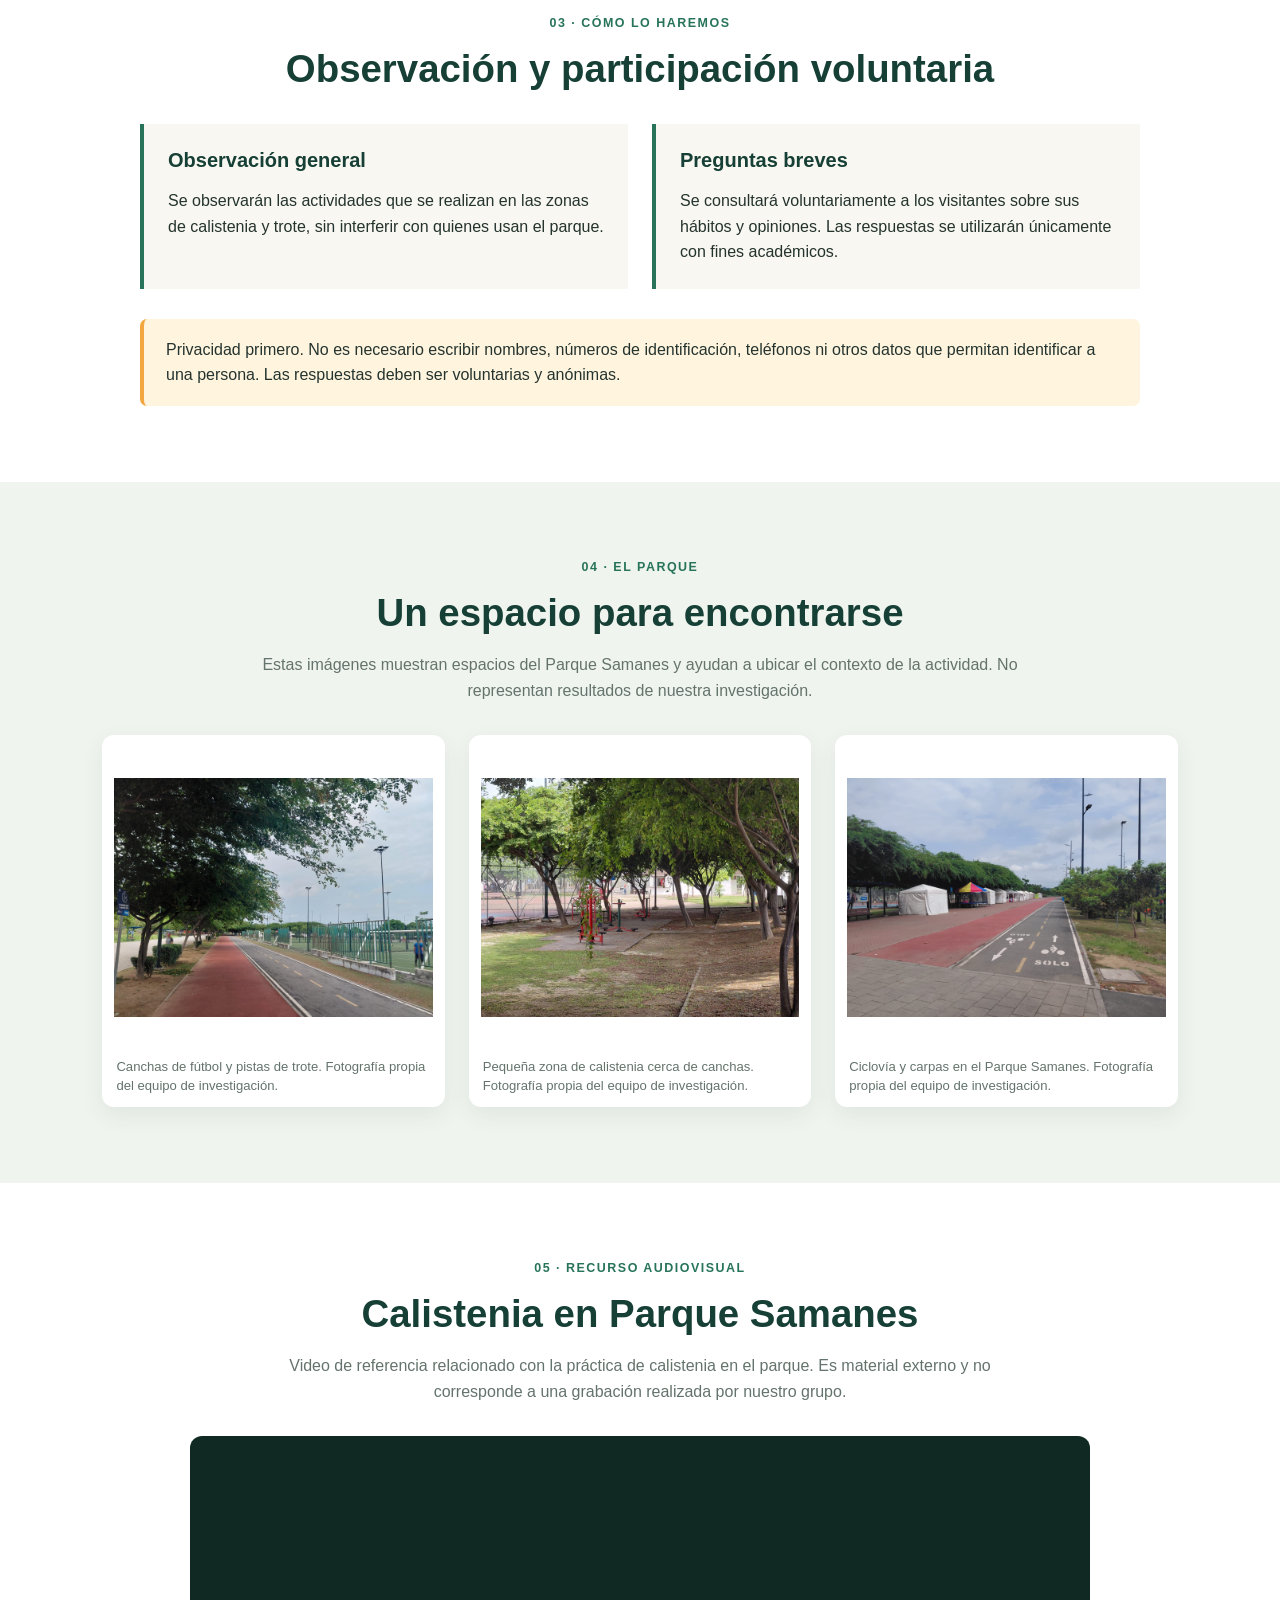
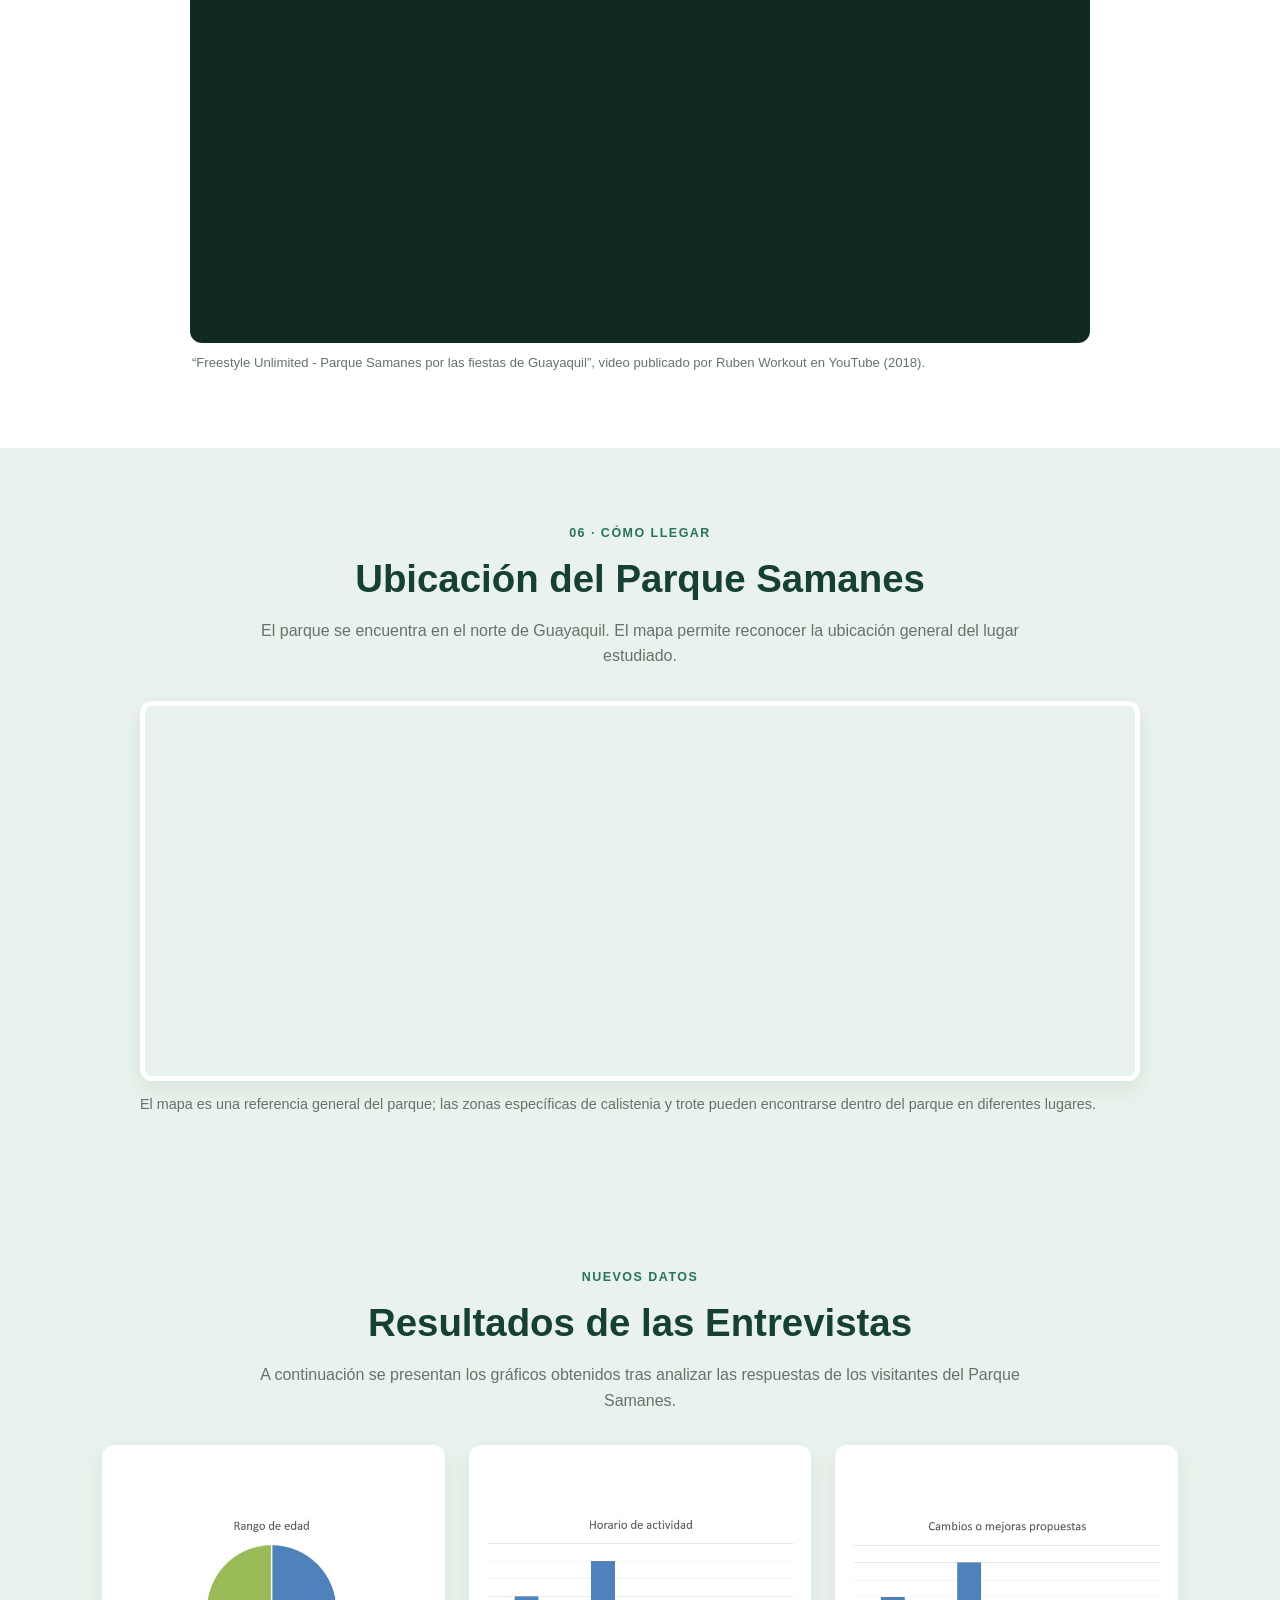
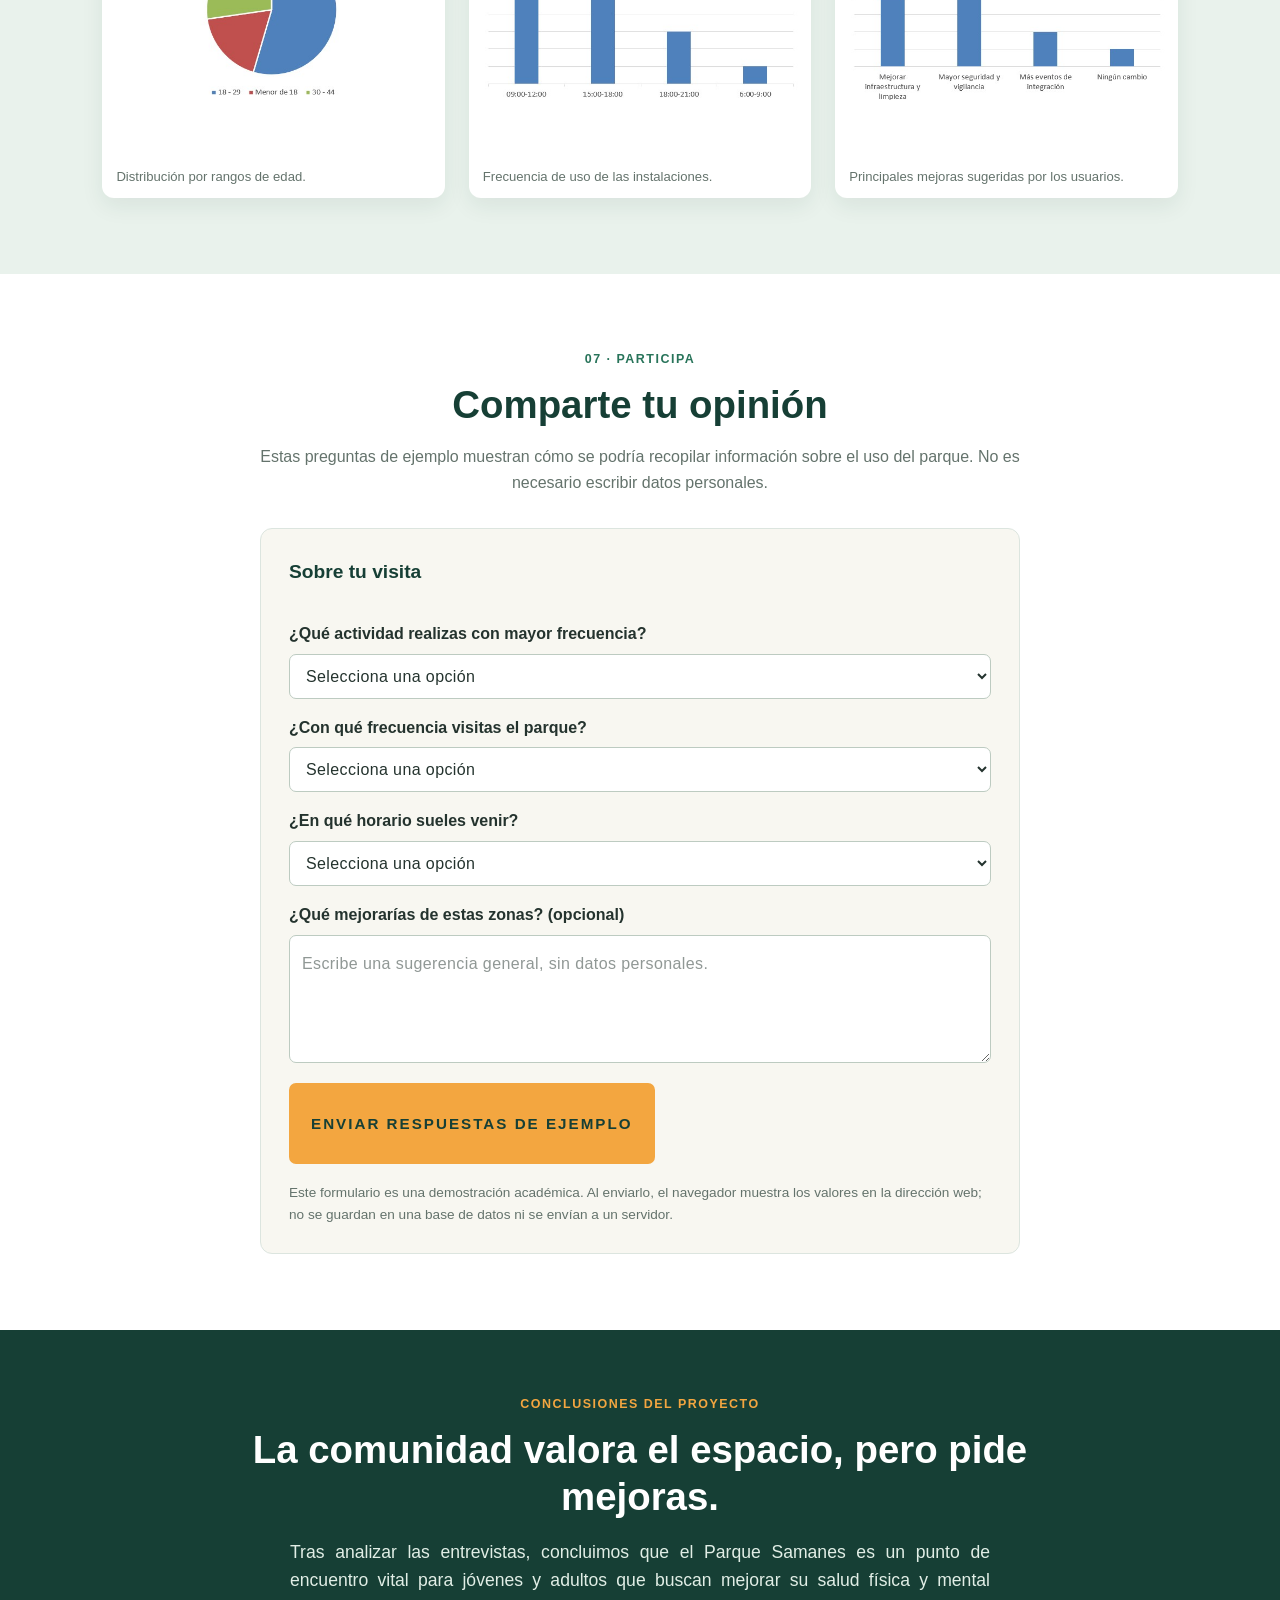
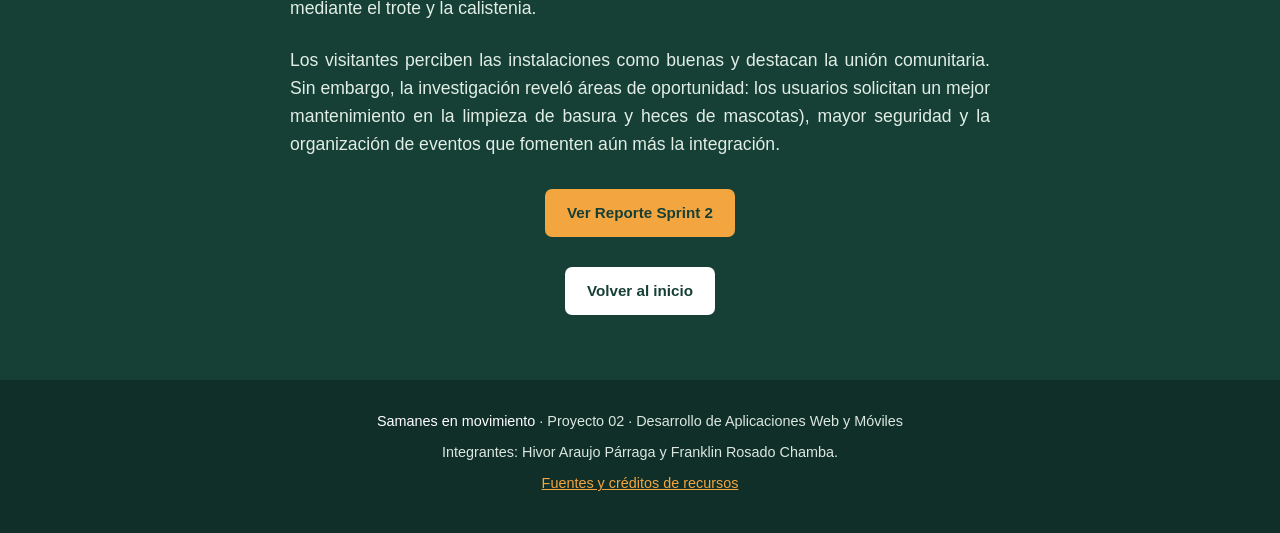
==== commit a0c6bc18: "Ajustes al index.html(agregando reporte de sprint 2 y mejorando el texto) y a fuentes.html(corrigien" ====
--- a/index.html
+++ b/index.html
@@ -177,7 +177,7 @@
                     <fieldset>
                         <legend>Sobre tu visita</legend>
                         <label for="actividad">¿Qué actividad realizas con mayor frecuencia?</label>
-                        <select id="actividad" name="actividad" required>
+                        <select id="tipo-actividad" name="actividad" required>
                             <option value="">Selecciona una opción</option>
                             <option value="calistenia">Calistenia</option>
                             <option value="trote">Trotar o correr</option>
@@ -215,14 +215,17 @@
             <section class="cierre" id="conclusiones">
                 <p class="etiqueta">Conclusiones del Proyecto</p>
                 <h2>La comunidad valora el espacio, pero pide mejoras.</h2>
-                <div style="max-width: 800px; margin: 0 auto 30px; text-align: left; color: #e1eee6; font-size: 1.1rem;">
+                <div style="max-width: 800px; margin: 0 auto 30px; text-align: justify; color: #e1eee6; font-size: 1.1rem;">
                     <p>Tras analizar las entrevistas, concluimos que el Parque Samanes es un punto de encuentro vital para jóvenes y adultos que buscan mejorar su salud física y mental mediante el trote y la calistenia.</p>
-                    <p>Los visitantes perciben las instalaciones como buenas y destacan la unión comunitaria. Sin embargo, la investigación reveló áreas de oportunidad: los usuarios solicitan un mejor mantenimiento (limpieza de basura y heces de mascotas), mayor seguridad y la organización de eventos que fomenten aún más la integración.</p>
+                    <p>Los visitantes perciben las instalaciones como buenas y destacan la unión comunitaria. Sin embargo, la investigación reveló áreas de oportunidad: los usuarios solicitan un mejor mantenimiento en la limpieza de basura y heces de mascotas), mayor seguridad y la organización de eventos que fomenten aún más la integración.</p>
+                </div>
+                <div style="margin-bottom: 30px;">
+                    <a class="boton" href="Plantilla_Reporte_Sprint 2.docx" target="_blank">Ver Reporte Sprint 2</a>
                 </div>
                 <a class="boton boton-claro" href="#inicio">Volver al inicio</a>
             </section>
         </main>
-
+        
         <footer class="site-footer">
             <p><strong>Samanes en movimiento</strong> · Proyecto 02 · Desarrollo de Aplicaciones Web y Móviles</p>
             <p>Integrantes: Hivor Araujo Párraga y Franklin Rosado Chamba.</p>
@@ -230,4 +233,4 @@
         </footer>
     </div>
 </body>
-</html>+</html>
